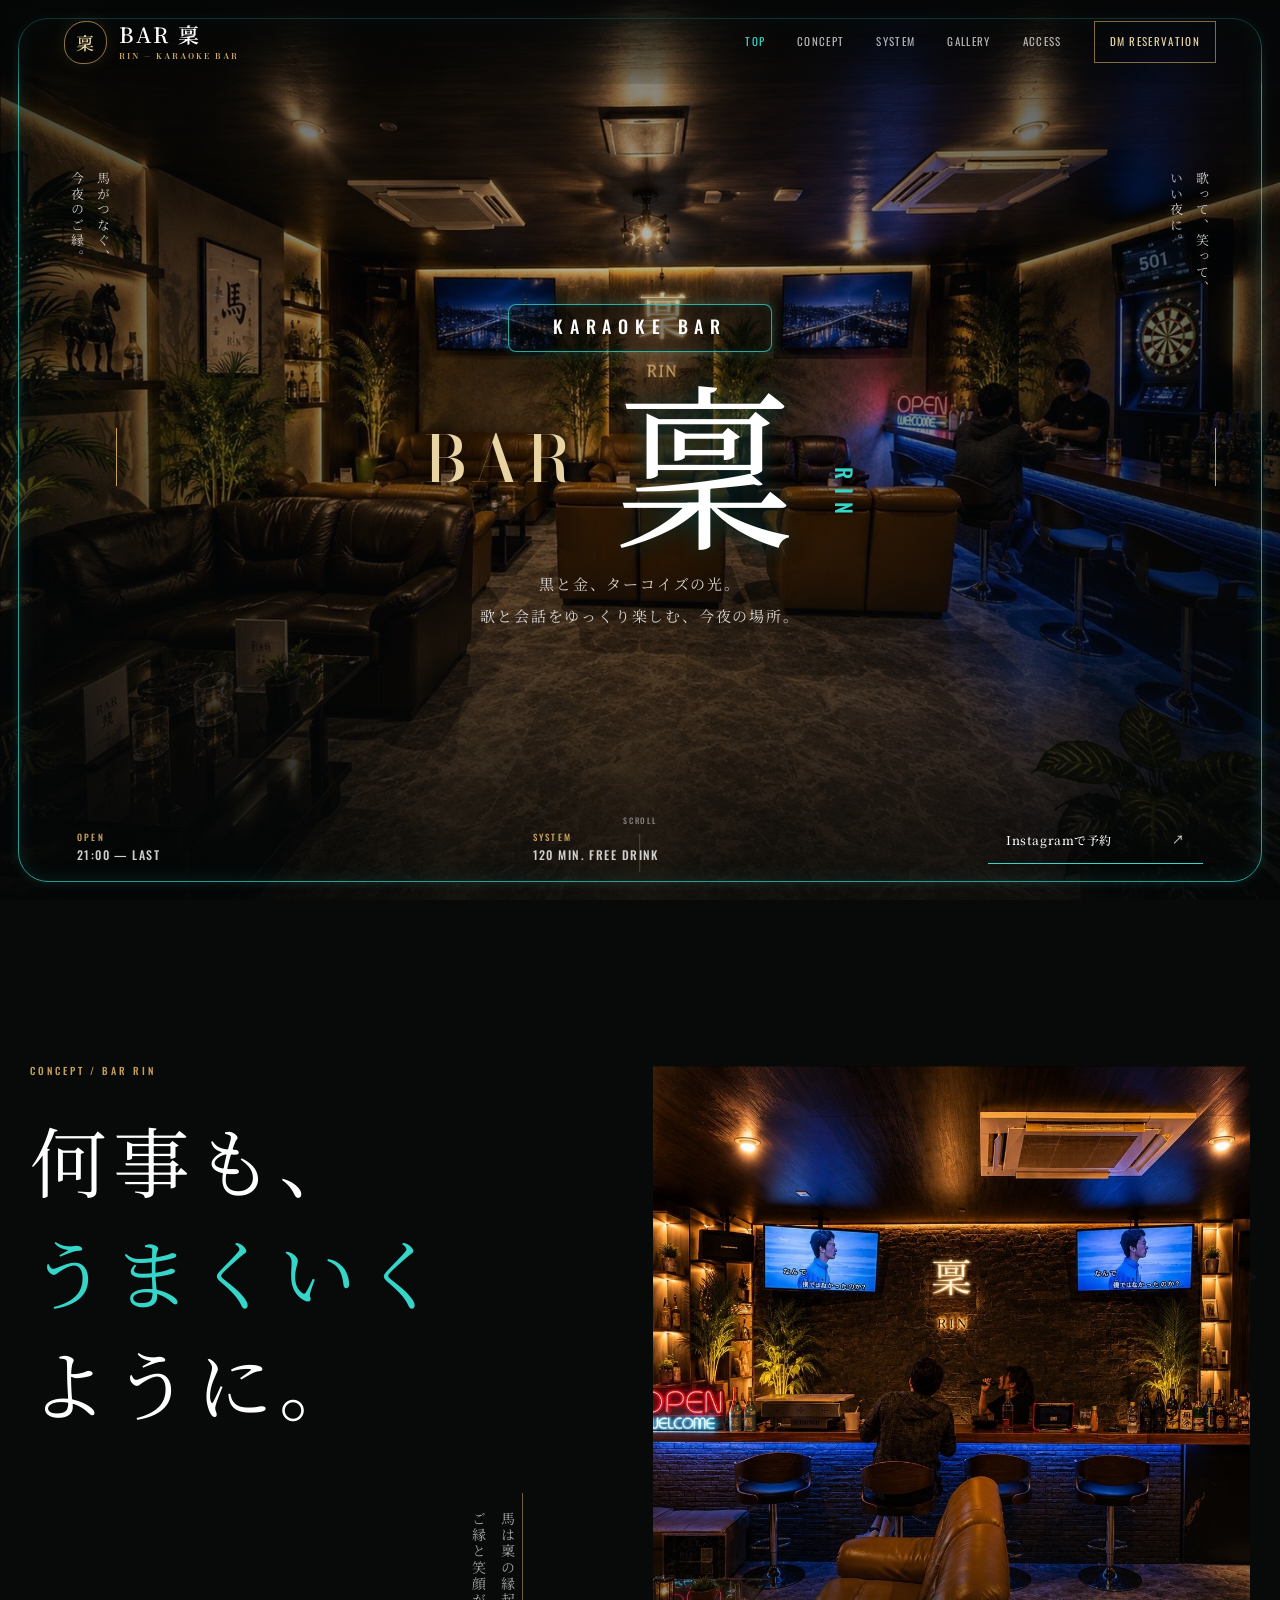
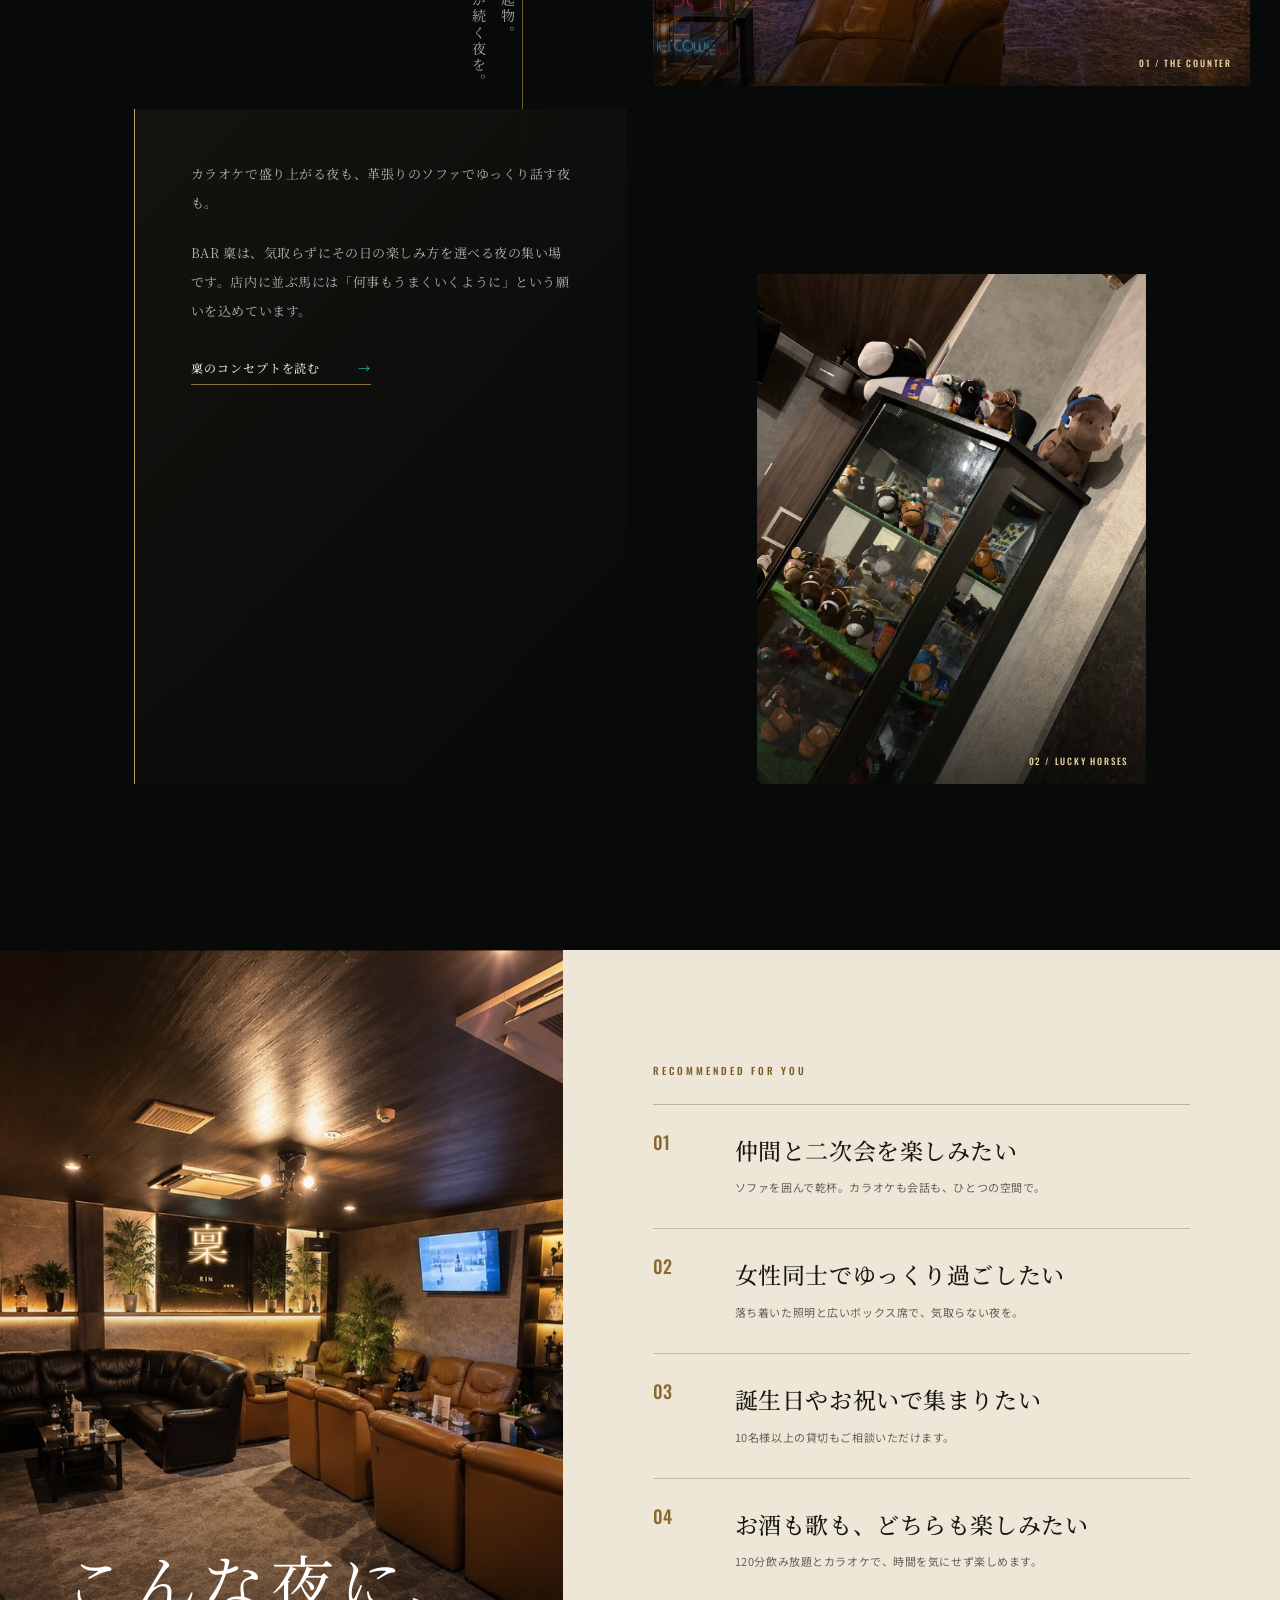
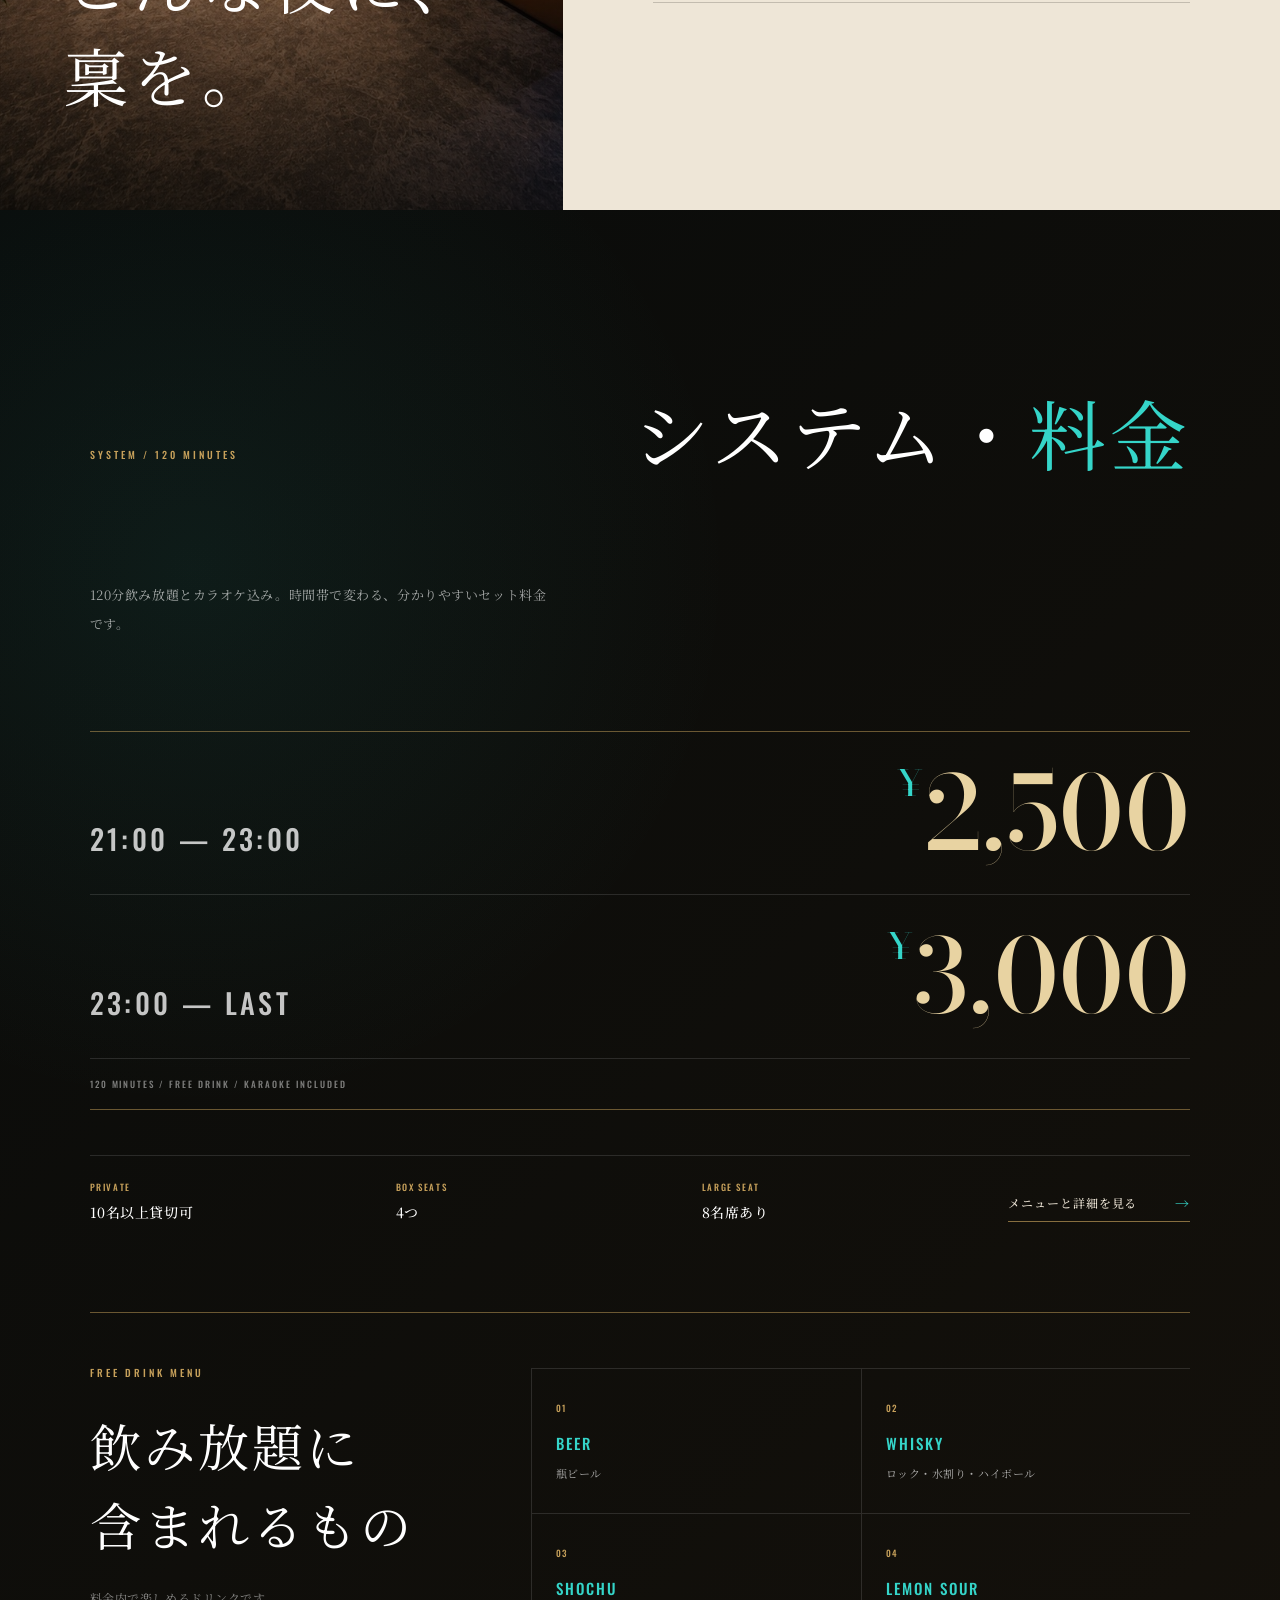
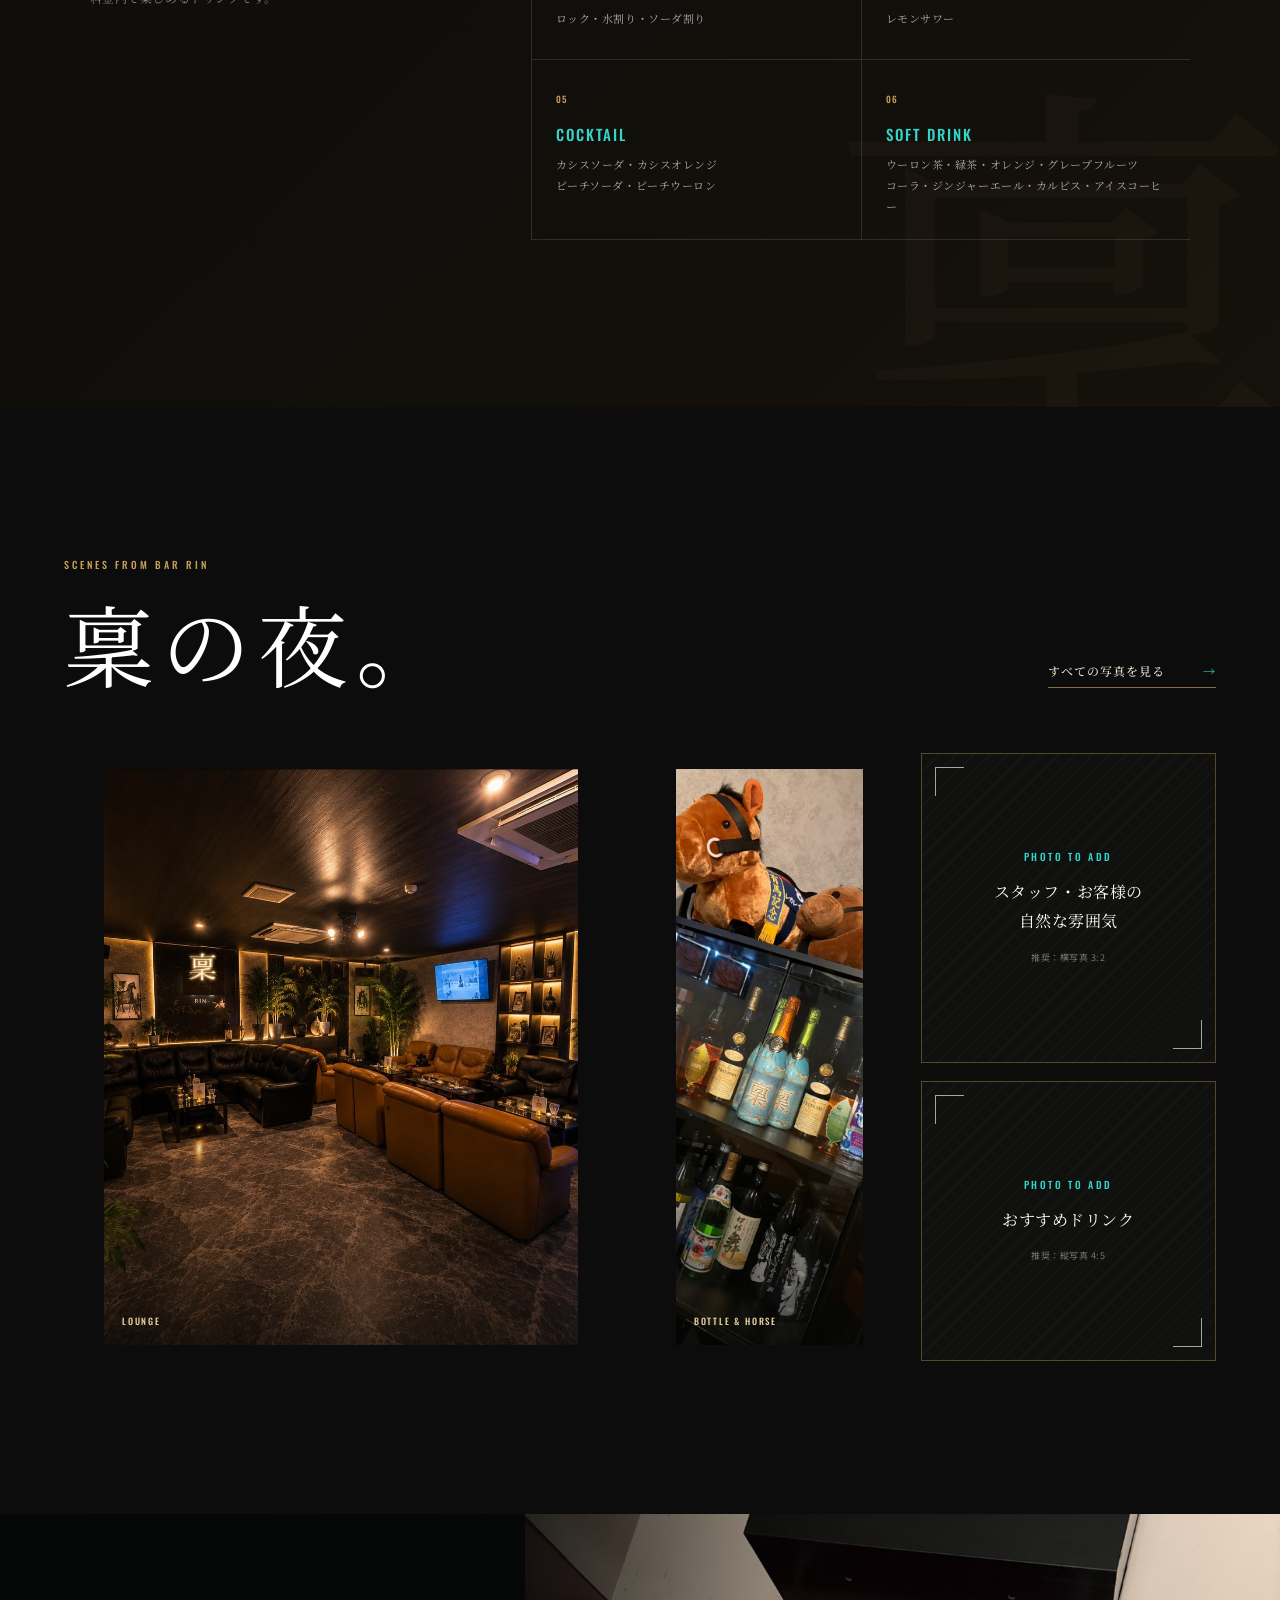
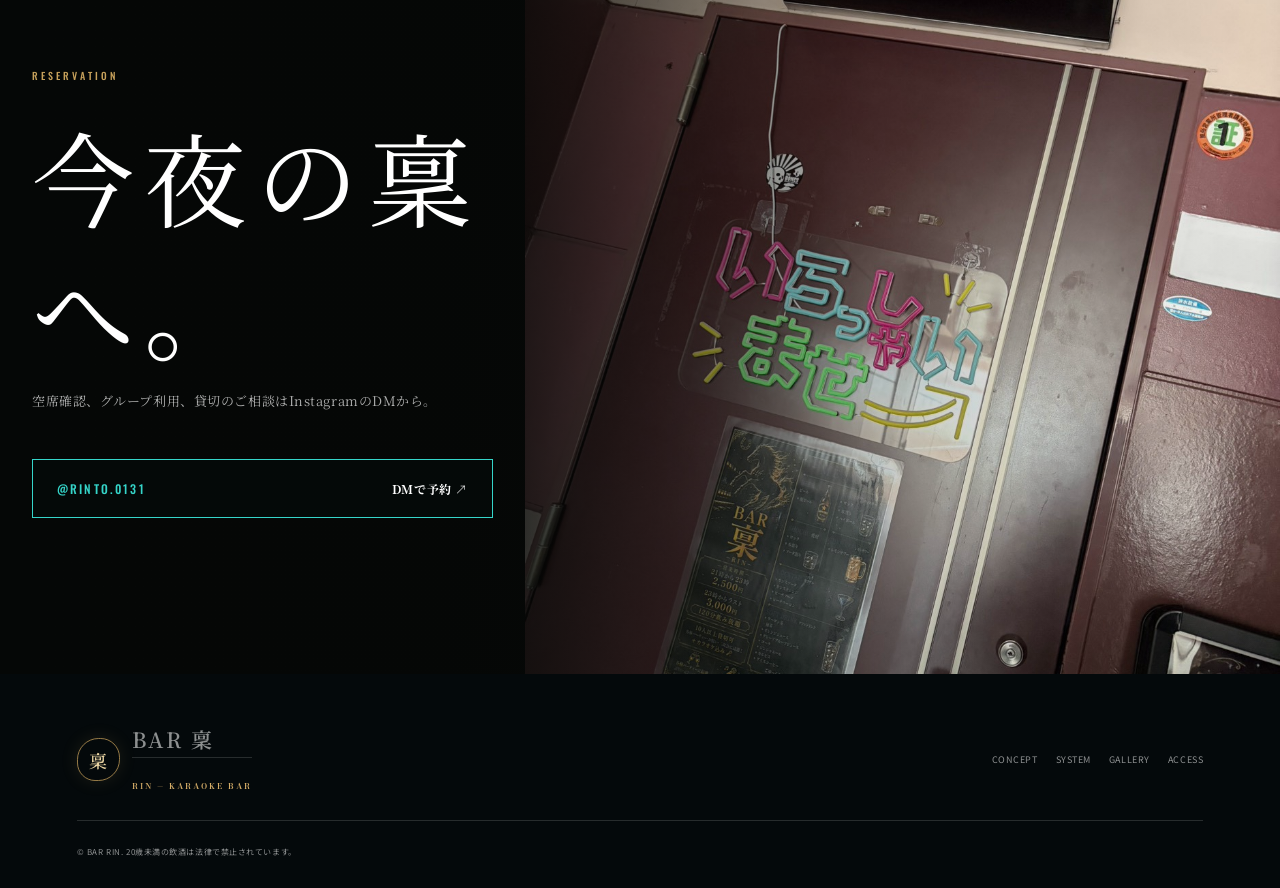
==== index.html @ 1e5fa531 "Publish BAR Rin website" ====
<!doctype html>
<html lang="ja">
<head>
  <meta charset="utf-8">
  <meta name="viewport" content="width=device-width,initial-scale=1">
  <meta name="description" content="カラオケバー BAR 稟。120分飲み放題・カラオケ、10名様以上の貸切もご相談いただけます。">
  <meta name="theme-color" content="#080a09">
  <title>BAR 稟｜カラオケバー</title>
  <link rel="preconnect" href="https://fonts.googleapis.com">
  <link rel="preconnect" href="https://fonts.gstatic.com" crossorigin>
  <link href="https://fonts.googleapis.com/css2?family=Bodoni+Moda:opsz,wght@6..96,500;6..96,600&family=Noto+Sans+JP:wght@400;500;600;700&family=Noto+Serif+JP:wght@400;500;600&family=Oswald:wght@400;500;600&display=swap" rel="stylesheet">
  <link rel="stylesheet" href="./site.css">
</head>
<body>
  <header class="site-header site-header--overlay">
    <a class="brand" href="./" aria-label="BAR 稟 トップページ"><span class="brand-mark" aria-hidden="true">稟</span><span class="brand-type"><strong>BAR 稟</strong><small>RIN — KARAOKE BAR</small></span></a>
    <button class="menu-button" type="button" aria-expanded="false" aria-controls="site-nav" data-menu-button><span></span><span></span><small>MENU</small></button>
    <nav class="site-nav" id="site-nav" aria-label="メインナビゲーション" data-site-nav><a href="./" aria-current="page">TOP</a><a href="./about/">CONCEPT</a><a href="./system/">SYSTEM</a><a href="./gallery/">GALLERY</a><a href="./access/">ACCESS</a><a class="nav-cta" href="https://www.instagram.com/rinto.0131/" target="_blank" rel="noopener noreferrer">DM RESERVATION</a></nav>
  </header>

  <main class="page-main page-main--home">
    <section class="rin-hero" aria-labelledby="hero-title">
      <img class="rin-hero__image" src="./assets/interior-main-rin.jpg" alt="革張りソファとカウンターが並ぶBAR 稟の店内">
      <div class="rin-hero__shade"></div>
      <div class="rin-hero__frame" aria-hidden="true"></div>
      <p class="rin-hero__vertical rin-hero__vertical--left">馬がつなぐ、<br>今夜のご縁。</p>
      <p class="rin-hero__vertical rin-hero__vertical--right">歌って、笑って、<br>いい夜に。</p>
      <div class="rin-hero__center">
        <p class="rin-hero__label">KARAOKE BAR</p>
        <h1 id="hero-title"><span>BAR</span><strong>稟</strong><small>RIN</small></h1>
        <p class="rin-hero__tagline">黒と金、ターコイズの光。<br>歌と会話をゆっくり楽しむ、今夜の場所。</p>
      </div>
      <div class="rin-hero__bottom">
        <p><span>OPEN</span><b>21:00 — LAST</b></p>
        <p><span>SYSTEM</span><b>120 MIN. FREE DRINK</b></p>
        <a href="https://www.instagram.com/rinto.0131/" target="_blank" rel="noopener noreferrer">Instagramで予約 <b>↗</b></a>
      </div>
      <a class="rin-scroll" href="#concept"><span>SCROLL</span><i></i></a>
    </section>

    <section class="rin-concept" id="concept">
      <div class="rin-concept__statement">
        <p class="section-kicker">CONCEPT / BAR RIN</p>
        <h2>何事も、<br><em>うまくいく</em><br>ように。</h2>
        <p class="vertical-note">馬は稟の縁起物。<br>ご縁と笑顔が続く夜を。</p>
      </div>
      <div class="rin-concept__visual story-image"><img src="./assets/interior-counter-rin.jpg" alt="カラオケカウンターと青い間接照明"><span>01 / THE COUNTER</span></div>
      <div class="rin-concept__copy story-copy">
        <p>カラオケで盛り上がる夜も、革張りのソファでゆっくり話す夜も。</p>
        <p>BAR 稟は、気取らずにその日の楽しみ方を選べる夜の集い場です。店内に並ぶ馬には「何事もうまくいくように」という願いを込めています。</p>
        <a class="text-link" href="./about/">稟のコンセプトを読む <b>→</b></a>
      </div>
      <div class="rin-concept__horse story-image"><img src="./assets/horse-collection.jpg" alt="BAR 稟に飾られた馬のコレクション"><span>02 / LUCKY HORSES</span></div>
    </section>

    <section class="rin-recommend">
      <div class="rin-recommend__photo story-image"><img src="./assets/interior-lounge-rin.jpg" alt="革張りのソファが並ぶラウンジ"><p>こんな夜に、<br>稟を。</p></div>
      <div class="rin-recommend__body">
        <p class="section-kicker">RECOMMENDED FOR YOU</p>
        <ol class="recommend-list">
          <li><span>01</span><div><h3>仲間と二次会を楽しみたい</h3><p>ソファを囲んで乾杯。カラオケも会話も、ひとつの空間で。</p></div></li>
          <li><span>02</span><div><h3>女性同士でゆっくり過ごしたい</h3><p>落ち着いた照明と広いボックス席で、気取らない夜を。</p></div></li>
          <li><span>03</span><div><h3>誕生日やお祝いで集まりたい</h3><p>10名様以上の貸切もご相談いただけます。</p></div></li>
          <li><span>04</span><div><h3>お酒も歌も、どちらも楽しみたい</h3><p>120分飲み放題とカラオケで、時間を気にせず楽しめます。</p></div></li>
        </ol>
      </div>
    </section>

    <section class="rin-system" id="system">
      <div class="rin-system__intro"><p class="section-kicker">SYSTEM / 120 MINUTES</p><h2>システム・<em>料金</em></h2><p>120分飲み放題とカラオケ込み。時間帯で変わる、分かりやすいセット料金です。</p></div>
      <div class="price-stage">
        <div class="price-stage__row"><span>21:00 — 23:00</span><strong><small>¥</small>2,500</strong></div>
        <div class="price-stage__row"><span>23:00 — LAST</span><strong><small>¥</small>3,000</strong></div>
        <p>120 MINUTES / FREE DRINK / KARAOKE INCLUDED</p>
      </div>
      <div class="rin-system__facts"><p><span>PRIVATE</span><b>10名以上貸切可</b></p><p><span>BOX SEATS</span><b>4つ</b></p><p><span>LARGE SEAT</span><b>8名席あり</b></p><a class="text-link" href="./system/">メニューと詳細を見る <b>→</b></a></div>
      <div class="rin-drinks" aria-labelledby="drinks-title">
        <div class="rin-drinks__heading"><p class="section-kicker">FREE DRINK MENU</p><h3 id="drinks-title">飲み放題に<br>含まれるもの</h3><p>料金内で楽しめるドリンクです。</p></div>
        <div class="rin-drinks__list">
          <article><span>01</span><h4>BEER</h4><p>瓶ビール</p></article>
          <article><span>02</span><h4>WHISKY</h4><p>ロック・水割り・ハイボール</p></article>
          <article><span>03</span><h4>SHOCHU</h4><p>ロック・水割り・ソーダ割り</p></article>
          <article><span>04</span><h4>LEMON SOUR</h4><p>レモンサワー</p></article>
          <article><span>05</span><h4>COCKTAIL</h4><p>カシスソーダ・カシスオレンジ<br>ピーチソーダ・ピーチウーロン</p></article>
          <article><span>06</span><h4>SOFT DRINK</h4><p>ウーロン茶・緑茶・オレンジ・グレープフルーツ<br>コーラ・ジンジャーエール・カルピス・アイスコーヒー</p></article>
        </div>
      </div>
    </section>

    <section class="rin-gallery-preview">
      <header><p class="section-kicker">SCENES FROM BAR RIN</p><h2>稟の夜。</h2><a class="text-link" href="./gallery/">すべての写真を見る <b>→</b></a></header>
      <div class="rin-gallery-preview__grid">
        <figure class="scene scene--wide story-image"><img src="./assets/interior-wide-rin.jpg" alt="BAR 稟の店内全景"><figcaption>LOUNGE</figcaption></figure>
        <figure class="scene scene--tall story-image"><img src="./assets/bottle-horse.jpg" alt="ボトルと馬のディスプレイ"><figcaption>BOTTLE &amp; HORSE</figcaption></figure>
        <figure class="photo-placeholder"><div><span>PHOTO TO ADD</span><strong>スタッフ・お客様の<br>自然な雰囲気</strong><small>推奨：横写真 3:2</small></div></figure>
        <figure class="photo-placeholder photo-placeholder--small"><div><span>PHOTO TO ADD</span><strong>おすすめドリンク</strong><small>推奨：縦写真 4:5</small></div></figure>
      </div>
    </section>

    <section class="rin-contact">
      <img src="./assets/entrance.jpg" alt="『いらっしゃいませ』の文字が飾られたBAR 稟の入口">
      <div class="rin-contact__shade"></div>
      <div class="rin-contact__content"><p class="section-kicker">RESERVATION</p><h2>今夜の稟へ。</h2><p>空席確認、グループ利用、貸切のご相談はInstagramのDMから。</p><a href="https://www.instagram.com/rinto.0131/" target="_blank" rel="noopener noreferrer"><span>@RINTO.0131</span><b>DMで予約 ↗</b></a></div>
    </section>
  </main>

  <footer class="site-footer"><a class="brand" href="./"><span class="brand-mark" aria-hidden="true">稟</span><span class="brand-type"><strong>BAR 稟</strong><small>RIN — KARAOKE BAR</small></span></a><nav class="footer-links" aria-label="フッターナビゲーション"><a href="./about/">CONCEPT</a><a href="./system/">SYSTEM</a><a href="./gallery/">GALLERY</a><a href="./access/">ACCESS</a></nav><small>© BAR RIN. 20歳未満の飲酒は法律で禁止されています。</small></footer>
  <script src="./site.js"></script>
</body>
</html>
---- site.css ----
@import url('https://fonts.googleapis.com/css2?family=Oswald:wght@400;500;600&display=swap');

:root {
  --ink: #071014;
  --ink-soft: #101c22;
  --paper: #f2eee5;
  --cyan: #43e1dc;
  --cyan-deep: #149f9b;
  --gold: #d5ad68;
  --white: #fff;
  --muted: #8b969b;
  --line: rgba(255,255,255,.14);
  --sans: "Noto Sans JP", sans-serif;
  --serif: "Noto Serif JP", serif;
  --display: "Noto Serif JP", serif;
  --latin: "Bodoni Moda", serif;
  --condensed: "Oswald", "Noto Sans JP", sans-serif;
}

* { box-sizing: border-box; }
html { scroll-behavior: smooth; overflow-x: clip; }
body { margin: 0; overflow-x: clip; background: var(--ink); color: var(--white); font-family: var(--sans); line-height: 1.8; letter-spacing: .035em; }
body::after { content: ""; position: fixed; z-index: 999; inset: 0; pointer-events: none; opacity: .22; background: repeating-linear-gradient(0deg,rgba(255,255,255,.035) 0,rgba(255,255,255,.035) 1px,transparent 1px,transparent 4px); mix-blend-mode: soft-light; }
body.menu-open { overflow: hidden; }
a { color: inherit; text-decoration: none; }
button { font: inherit; }

.site-header { position: fixed; z-index: 100; inset: 0 0 auto; height: 84px; display: flex; align-items: center; justify-content: space-between; padding: 0 clamp(20px,5vw,72px); background: linear-gradient(180deg,rgba(4,9,13,.96),rgba(7,16,20,.78)); backdrop-filter: blur(14px); border-bottom: 1px solid rgba(67,225,220,.22); }
.brand { display: flex; align-items: center; gap: 12px; }
.brand-mark { width: 43px; height: 43px; display: grid; place-items: center; border: 1px solid var(--cyan); border-radius: 50%; color: var(--cyan); font-size: 23px; box-shadow: 0 0 8px rgba(67,225,220,.45),0 0 25px rgba(67,225,220,.12); animation: logo-current 9s infinite; }
.brand-type strong { display: block; font: 600 21px/1 var(--serif); letter-spacing: .12em; }
.brand-type small { display: block; margin-top: 7px; color: var(--gold); font: 600 8px/1 var(--latin); letter-spacing: .25em; }
.site-nav { display: flex; align-items: center; gap: clamp(18px,2.5vw,34px); font-family: var(--condensed); font-size: 11px; letter-spacing: .12em; }
.site-nav a { color: rgba(255,255,255,.7); }
.site-nav a:hover,.site-nav a[aria-current="page"] { color: var(--cyan); }
.site-nav .nav-cta { padding: 10px 15px; border: 1px solid var(--cyan); color: var(--cyan); }
.menu-button { display: none; border: 0; background: none; color: #fff; }

.page-main { padding-top: 84px; }
.shell { width: min(1180px, calc(100% - 44px)); margin: 0 auto; }
.eyebrow { margin: 0 0 17px; color: var(--gold); font: 500 12px/1.4 var(--condensed); letter-spacing: .32em; }
.display-title { margin: 0; font: 500 clamp(42px,6.4vw,92px)/1.3 var(--display); letter-spacing: .055em; }
.display-title em { color: var(--cyan); font-style: normal; }
.section-title { margin: 0; font: 500 clamp(31px,4vw,54px)/1.5 var(--display); letter-spacing: .07em; }
.lead { color: rgba(255,255,255,.62); font: 500 13px/2.1 var(--serif); }
.section { padding: clamp(80px,10vw,145px) 0; }

.home-hero { min-height: calc(100svh - 84px); display: grid; grid-template-columns: .92fr 1.08fr; position: relative; overflow: hidden; padding: 18px; background: radial-gradient(circle at 72% 35%,rgba(35,25,91,.35),transparent 38%),#050b10; }
.home-hero::before { content: ""; position: absolute; z-index: 4; inset: 15px; border: 1px solid rgba(67,225,220,.88); border-radius: 28px; box-shadow: inset 0 0 16px rgba(67,225,220,.28),0 0 12px rgba(67,225,220,.3); pointer-events: none; animation: frame-current 8.5s infinite; }
.home-hero::after { content: "♞"; position: absolute; right: 17%; top: 50%; transform: translate(50%,-50%); color: rgba(255,255,255,.035); text-shadow: 0 0 30px rgba(67,225,220,.16); font: 34vw/1 serif; pointer-events: none; }
.hero-copy { align-self: center; padding: 95px clamp(28px,7vw,110px); position: relative; z-index: 5; }
.hero-copy>.eyebrow { display: inline-flex; padding: 14px 24px; margin-bottom: 30px; border: 1px solid rgba(67,225,220,.82); border-radius: 8px; color: #f3ffff; background: rgba(2,9,13,.48); box-shadow: 0 0 8px rgba(67,225,220,.35),inset 0 0 10px rgba(67,225,220,.12); text-shadow: 0 0 8px rgba(255,255,255,.7); animation: label-flicker 11s infinite; }
.hero-copy .lead { max-width: 610px; margin: 30px 0 36px; }
.hero-actions { display: flex; flex-wrap: wrap; gap: 12px; }
.button { min-height: 54px; min-width: 220px; display: inline-flex; align-items: center; justify-content: space-between; gap: 24px; padding: 12px 19px; border: 1px solid rgba(255,255,255,.3); border-radius: 4px; font-family: var(--condensed); font-size: 12px; font-weight: 500; letter-spacing: .08em; transition: .25s; }
.button:hover { transform: translateY(-2px); border-color: var(--cyan); box-shadow: 0 0 18px rgba(67,225,220,.12); }
.button-primary { background: var(--cyan); border-color: var(--cyan); color: var(--ink); box-shadow: 0 0 15px rgba(67,225,220,.28); }
.hero-vertical { position: absolute; right: 44px; top: 90px; z-index: 6; height: 300px; margin: 0; padding: 14px 10px; writing-mode: vertical-rl; border-inline: 1px solid rgba(67,225,220,.35); color: rgba(255,255,255,.72); font: 500 13px/1.8 var(--display); letter-spacing: .16em; text-shadow: 0 0 12px rgba(67,225,220,.3); }
.hero-vertical b { color: var(--cyan); font-weight: 500; }

.photo-slot { min-height: 320px; position: relative; display: grid; place-items: center; overflow: hidden; border: 1px solid rgba(67,225,220,.45); border-radius: 18px; color: var(--cyan); background: radial-gradient(circle at 50% 40%,rgba(45,34,103,.28),transparent 52%),linear-gradient(145deg,#0c151c,#050a0e); box-shadow: inset 0 0 28px rgba(67,225,220,.045); }
.photo-slot::before,.photo-slot::after { content: ""; position: absolute; inset: 18px; pointer-events: none; }
.photo-slot::before { border: 1px solid rgba(255,255,255,.09); border-radius: 10px; }
.photo-slot::after { background: repeating-linear-gradient(0deg,rgba(255,255,255,.025) 0,rgba(255,255,255,.025) 1px,transparent 1px,transparent 4px); animation: scan-drift 8s linear infinite; }
.slot-label { position: relative; z-index: 2; text-align: center; padding: 20px; }
.slot-label strong { display: inline-block; padding: 13px 18px; border: 1px solid rgba(67,225,220,.6); border-radius: 7px; font: 500 clamp(18px,2.4vw,31px)/1 var(--condensed); letter-spacing: .22em; text-shadow: 0 0 8px rgba(255,255,255,.55); box-shadow: 0 0 8px rgba(67,225,220,.25); }
.slot-label span { display: block; margin-top: 13px; color: rgba(255,255,255,.56); font-size: 10px; letter-spacing: .08em; }
.hero-photo-slot { min-height: 100%; z-index: 2; border: 0; border-radius: 0 25px 25px 0; background: radial-gradient(circle at 50% 35%,rgba(67,225,220,.11),transparent 24%),radial-gradient(circle at 50% 50%,rgba(52,35,106,.45),transparent 60%),#070d13; box-shadow: none; }

.photo-frame { min-height: 340px; margin: 0; position: relative; overflow: hidden; border: 1px solid rgba(67,225,220,.5); border-radius: 18px; background: #050a0e; box-shadow: 0 0 25px rgba(67,225,220,.08); }
.photo-frame::after { content: ""; position: absolute; inset: 0; pointer-events: none; background: linear-gradient(180deg,transparent 55%,rgba(3,8,10,.72)),repeating-linear-gradient(0deg,rgba(255,255,255,.018) 0,rgba(255,255,255,.018) 1px,transparent 1px,transparent 4px); }
.photo-frame img { width: 100%; height: 100%; min-height: inherit; display: block; object-fit: cover; transition: transform 1s cubic-bezier(.22,1,.36,1),filter .5s; }
.photo-frame:hover img { transform: scale(1.025); filter: saturate(1.06); }
.photo-frame figcaption { position: absolute; z-index: 2; right: 18px; bottom: 14px; color: var(--cyan); font: 500 10px/1 var(--condensed); letter-spacing: .22em; text-shadow: 0 0 8px rgba(67,225,220,.7); }
.photo-frame.portrait { min-height: 560px; }
.hero-photo-frame { min-height: 100%; z-index: 2; border: 0; border-radius: 0 25px 25px 0; }
.hero-photo-frame img { filter: brightness(.68) saturate(.86); }
.hero-photo-frame::before { content: ""; position: absolute; z-index: 1; inset: 0; background: linear-gradient(90deg,#050b10 0,rgba(5,11,16,.58) 18%,transparent 55%),linear-gradient(0deg,rgba(5,11,16,.42),transparent 45%); pointer-events: none; }

.insta-facts { border-block: 1px solid rgba(213,173,104,.3); background: linear-gradient(90deg,#071014,#102326 52%,#071014); }
.facts-row { min-height: 112px; display: grid; grid-template-columns: repeat(4,1fr) auto; align-items: stretch; }
.facts-row p { margin: 0; padding: 24px 20px; display: flex; flex-direction: column; justify-content: center; border-left: 1px solid rgba(255,255,255,.1); }
.facts-row p span { color: var(--cyan); font: 500 9px/1 var(--condensed); letter-spacing: .2em; }
.facts-row p strong { margin-top: 10px; font: 500 13px/1.5 var(--serif); }
.facts-row>a { min-width: 180px; display: flex; align-items: center; justify-content: center; gap: 16px; padding: 20px; border-inline: 1px solid rgba(67,225,220,.3); color: var(--cyan); font: 500 12px var(--condensed); letter-spacing: .12em; }

.paper { color: #fff; background: radial-gradient(circle at 85% 20%,rgba(67,225,220,.07),transparent 32%),linear-gradient(135deg,#0d1113,#15110c 58%,#090d0f); border-block: 1px solid rgba(213,173,104,.22); }
.paper .lead,.paper .copy-block p { color: rgba(255,255,255,.62); }
.paper .fill-item { border-color: rgba(213,173,104,.2)!important; }
.paper .fill-item:nth-child(even) { border-left-color: rgba(213,173,104,.2)!important; }
.paper .menu-box { border-color: rgba(213,173,104,.36); background: rgba(255,255,255,.025); }
.paper .menu-box p { color: rgba(255,255,255,.58); }
.page-map { display: grid; grid-template-columns: repeat(2,1fr); gap: 13px; margin-top: 55px; padding: 15px; border: 1px solid rgba(20,159,155,.48); border-radius: 25px; box-shadow: 0 0 25px rgba(20,159,155,.08); background: rgba(7,16,20,.045); }
.page-card { min-height: 245px; padding: 34px; position: relative; display: flex; flex-direction: column; justify-content: space-between; color: #fff; background: linear-gradient(145deg,#111b25,#0a1118); border: 1px solid rgba(67,225,220,.24); border-radius: 12px; transition: transform .3s,border-color .3s,box-shadow .3s; }
.page-card:hover { transform: translateY(-4px); border-color: rgba(67,225,220,.75); box-shadow: 0 0 20px rgba(67,225,220,.12); }
.page-card span { color: var(--cyan); font: 500 15px var(--condensed); letter-spacing: .2em; text-shadow: 0 0 8px rgba(67,225,220,.35); }
.page-card h3 { margin: 20px 0 8px; font: 500 25px var(--display); }
.page-card p { margin: 0; color: rgba(255,255,255,.55); font-size: 11px; }
.page-card b { align-self: flex-end; color: var(--gold); font-size: 18px; }

.quick-system { display: grid; grid-template-columns: .75fr 1.25fr; gap: clamp(40px,8vw,100px); align-items: center; }
.price-board { padding: clamp(25px,4vw,45px); border: 1px solid rgba(67,225,220,.62); border-radius: 18px; background: linear-gradient(145deg,rgba(18,26,47,.96),rgba(5,10,13,.98)); box-shadow: inset 0 0 20px rgba(67,225,220,.05),0 0 18px rgba(67,225,220,.09); }
.price-board header { display: flex; justify-content: space-between; padding-bottom: 18px; border-bottom: 1px solid rgba(213,173,104,.25); color: var(--cyan); font-size: 10px; }
.price-row { display: flex; justify-content: space-between; align-items: end; gap: 20px; padding: 22px 0; border-bottom: 1px solid rgba(255,255,255,.1); }
.price-row b { font: 500 18px var(--latin); }
.price-row strong { color: var(--gold); font: 600 clamp(36px,4vw,53px)/1 var(--latin); }
.price-row small { color: #fff; font: 500 11px var(--sans); }

.fill-sheet { display: grid; grid-template-columns: repeat(2,minmax(0,1fr)); margin-top: 45px; border-top: 1px solid rgba(255,255,255,.14); }
.fill-item { padding: 22px 0; border-bottom: 1px solid rgba(255,255,255,.14); }
.fill-item:nth-child(odd) { padding-right: 30px; }
.fill-item:nth-child(even) { padding-left: 30px; border-left: 1px solid rgba(255,255,255,.14); }
.fill-item dt { color: var(--cyan); font-size: 9px; letter-spacing: .18em; }
.fill-item dd { margin: 8px 0 0; font: 500 15px var(--serif); }
.blank { display: inline-block; min-width: 170px; padding: 1px 6px 3px; color: var(--gold); border-bottom: 1px dashed var(--gold); font-family: var(--sans); }
.placeholder-note { display: inline-block; margin-top: 10px; padding: 4px 8px; border: 1px solid rgba(213,173,104,.35); color: #9a8258; font-size: 8px; letter-spacing: .08em; }

.sub-hero { position: relative; padding: clamp(115px,12vw,165px) 0 95px; border-bottom: 1px solid var(--line); background: radial-gradient(circle at 78% 30%,rgba(48,32,108,.42),transparent 36%),var(--ink); overflow: hidden; }
.sub-hero::before { content: ""; position: absolute; inset: 18px; border: 1px solid rgba(67,225,220,.72); border-radius: 25px; box-shadow: inset 0 0 15px rgba(67,225,220,.2),0 0 10px rgba(67,225,220,.18); pointer-events: none; animation: frame-current 8.5s infinite; }
.sub-hero::after { content: "RIN"; position: absolute; right: 3vw; bottom: -3vw; color: rgba(255,255,255,.025); font: 600 23vw/1 var(--latin); pointer-events: none; }
.sub-hero .shell { position: relative; z-index: 2; }
.breadcrumb { margin: 0 0 35px; color: rgba(255,255,255,.45); font-size: 9px; letter-spacing: .18em; }
.breadcrumb a { color: var(--cyan); }
.sub-hero p:last-child { max-width: 650px; margin-top: 28px; }
.content-grid { display: grid; grid-template-columns: 1fr 1fr; gap: clamp(35px,7vw,90px); align-items: start; }
.copy-block h2 { margin: 0 0 25px; font: 600 clamp(30px,4vw,52px)/1.5 var(--display); }
.copy-block p { color: rgba(255,255,255,.62); font: 500 13px/2.2 var(--serif); }
.vertical-copy { height: 340px; margin: 0 auto; padding: 20px; writing-mode: vertical-rl; border-inline: 1px solid rgba(20,159,155,.4); font: 500 17px/2 var(--display); letter-spacing: .14em; }
.vertical-copy.compact { height: 280px; margin: 36px 0 0 auto; color: rgba(255,255,255,.78); }

.recommend-grid { display: grid; grid-template-columns: repeat(2,1fr); gap: 13px; margin-top: 48px; }
.recommend-grid { padding: 14px; border: 1px solid rgba(67,225,220,.42); border-radius: 22px; background: rgba(8,18,25,.04); }
.recommend-card { min-height: 175px; display: grid; grid-template-columns: 52px 1fr; gap: 18px; padding: 30px; background: linear-gradient(145deg,#121b2a,#0a1219); border: 1px solid rgba(67,225,220,.22); border-radius: 10px; }
.recommend-card>span { color: var(--cyan); font: 500 31px/1 var(--condensed); text-shadow: 0 0 8px rgba(67,225,220,.45); }
.recommend-card h3 { margin: 0 0 10px; font: 500 17px var(--display); }
.recommend-card p { margin: 0; color: rgba(255,255,255,.55); font-size: 11px; }

.photo-grid { display: grid; grid-template-columns: repeat(2,1fr); gap: 15px; }
.photo-grid .photo-slot:first-child { grid-column: 1/-1; min-height: 480px; }
.photo-grid .photo-slot { min-height: 330px; }
.real-gallery .photo-frame:first-child { grid-column: 1/-1; min-height: 560px; }
.real-gallery .photo-frame { min-height: 410px; }
.real-gallery .photo-frame.portrait { min-height: 650px; }

.official-note { margin-top: 30px; padding: 20px 22px; display: grid; gap: 7px; border: 1px solid rgba(67,225,220,.46); border-radius: 10px; background: rgba(67,225,220,.045); box-shadow: inset 0 0 14px rgba(67,225,220,.04); }
.official-note span { color: var(--cyan); font: 500 9px/1 var(--condensed); letter-spacing: .22em; }
.official-note strong { color: #fff; font: 500 18px var(--display); }
.official-note small { color: rgba(255,255,255,.55); }

.menu-list { display: grid; grid-template-columns: repeat(2,1fr); gap: 14px; margin-top: 40px; }
.menu-box { padding: 28px; border: 1px solid rgba(213,173,104,.35); background: rgba(255,255,255,.025); }
.menu-box h3 { margin: 0 0 13px; color: var(--cyan); font: 600 17px var(--display); }
.menu-box p { margin: 0; color: rgba(255,255,255,.55); font-size: 11px; }

.site-footer { padding: 55px clamp(22px,6vw,80px) 28px; background: #04090b; display: grid; grid-template-columns: 1fr auto; gap: 30px; align-items: center; color: rgba(255,255,255,.55); }
.site-footer small { grid-column: 1/-1; padding-top: 24px; border-top: 1px solid var(--line); font-size: 8px; }
.footer-links { display: flex; flex-wrap: wrap; gap: 18px; font-size: 9px; }

.reveal-target { opacity: 0; transform: translateY(24px); transition: opacity .75s ease,transform .75s cubic-bezier(.22,1,.36,1); }
.reveal-target.is-visible { opacity: 1; transform: none; }

@keyframes frame-current {
  0%, 28%, 30%, 31%, 72%, 74%, 100% { opacity: 1; filter: brightness(1); }
  29%, 30.5%, 73% { opacity: .48; filter: brightness(.65); }
}
@keyframes label-flicker {
  0%, 52%, 54%, 55%, 84%, 86%, 100% { opacity: 1; }
  53%, 54.5%, 85% { opacity: .55; }
}
@keyframes logo-current {
  0%, 61%, 63%, 64%, 100% { opacity: 1; }
  62%, 63.5% { opacity: .45; }
}
@keyframes scan-drift { from { transform: translateY(0); } to { transform: translateY(8px); } }

@media (max-width: 820px) {
  .site-header { height: 70px; padding: 0 18px; backdrop-filter: none; }
  .page-main { padding-top: 70px; }
  .brand-mark { width: 37px; height: 37px; font-size: 19px; }
  .brand-type strong { font-size: 17px; }
  .menu-button { z-index: 2; width: 52px; height: 52px; display: grid; place-content: center; gap: 5px; padding: 7px; border: 1px solid rgba(255,255,255,.55); border-radius: 50%; }
  .menu-button span { width: 26px; height: 1px; background: currentColor; }
  .menu-button small { font-size: 6px; letter-spacing: .18em; }
  .site-nav { position: fixed; inset: auto; top: 0; left: 0; width: 100vw; height: 100dvh; overflow-y: auto; flex-direction: column; justify-content: center; align-items: flex-start; gap: 24px; padding: 90px 20vw 45px; background: rgba(7,16,20,.985); font: 500 18px var(--serif); transform: translateX(100%); transition: transform .3s; }
  .site-nav.open { transform: none; }
  .home-hero { grid-template-columns: 1fr; padding: 9px; }
  .home-hero::before { inset: 8px; border-radius: 20px; }
  .home-hero::after { right: -5%; top: 34%; font-size: 88vw; }
  .hero-copy { padding: 85px 68px 60px 22px; }
  .hero-copy>.eyebrow { padding: 11px 14px; font-size: 9px; letter-spacing: .24em; }
  .hero-copy .lead { font-size: 11px; }
  .hero-vertical { top: 55px; right: 10px; height: 230px; padding: 10px 7px; font-size: 10px; }
  .hero-photo-slot { min-height: 440px; border: 0; border-radius: 0 0 18px 18px; }
  .hero-photo-frame { min-height: 430px; border-radius: 0 0 18px 18px; }
  .facts-row { grid-template-columns: repeat(2,1fr); }
  .facts-row>a { grid-column: 1/-1; min-height: 68px; border-top: 1px solid rgba(67,225,220,.3); }
  .sub-hero::before { inset: 8px; border-radius: 18px; }
  .button { width: 100%; min-width: 0; }
  .page-map,.quick-system,.content-grid,.recommend-grid,.photo-grid,.menu-list { grid-template-columns: 1fr; }
  .page-card { min-height: 210px; }
  .photo-grid .photo-slot:first-child { grid-column: auto; min-height: 360px; }
  .photo-grid .photo-slot { min-height: 300px; }
  .real-gallery .photo-frame:first-child { grid-column: auto; min-height: 330px; }
  .real-gallery .photo-frame,.real-gallery .photo-frame.portrait,.photo-frame.portrait { min-height: 420px; }
  .fill-sheet { grid-template-columns: 1fr; }
  .fill-item:nth-child(odd),.fill-item:nth-child(even) { padding: 18px 0; border-left: 0; }
  .recommend-card { min-height: 0; grid-template-columns: 43px 1fr; padding: 23px 19px; }
  .site-footer { grid-template-columns: 1fr; }
  .site-footer small { grid-column: auto; }
}

@media (prefers-reduced-motion: reduce) { html { scroll-behavior: auto; } * { transition: none!important; animation: none!important; } .reveal-target { opacity: 1; transform: none; } }

/* BAR RIN editorial redesign */
:root { --rin-black:#080a09; --rin-black-2:#10100d; --rin-gold:#c7a15b; --rin-gold-pale:#e8d3a2; --rin-teal:#35d5c9; --rin-cream:#eee6d7; }
body { background:var(--rin-black); }
body::after { opacity:.1; mix-blend-mode:overlay; }
.page-main--home { padding-top:0; }
.site-header--overlay { background:linear-gradient(180deg,rgba(4,6,6,.88),rgba(4,6,6,.12)); border:0; backdrop-filter:none; }
.brand-mark { border-color:rgba(199,161,91,.75); border-radius:50% 45% 50% 42%; color:var(--rin-gold-pale); font:500 18px/1 var(--serif); box-shadow:0 0 18px rgba(199,161,91,.12); animation:none; }
.site-nav .nav-cta { color:var(--rin-gold-pale); border-color:rgba(199,161,91,.65); }
.site-nav a:hover,.site-nav a[aria-current="page"] { color:var(--rin-teal); }

.rin-hero { min-height:100svh; position:relative; display:grid; place-items:center; overflow:hidden; isolation:isolate; background:#070908; }
.rin-hero__image { position:absolute; z-index:-4; inset:0; width:100%; height:100%; object-fit:cover; object-position:center; animation:rin-breathe 18s ease-in-out infinite alternate; }
.rin-hero__shade { position:absolute; z-index:-3; inset:0; background:linear-gradient(180deg,rgba(5,7,7,.28),rgba(5,7,7,.12) 38%,rgba(5,7,7,.78)),radial-gradient(circle at 50% 42%,rgba(2,5,6,.05),rgba(2,5,6,.64) 82%); }
.rin-hero__frame { position:absolute; z-index:2; inset:18px; border:1px solid rgba(53,213,201,.72); border-radius:30px; box-shadow:inset 0 0 20px rgba(53,213,201,.12),0 0 12px rgba(53,213,201,.14); pointer-events:none; animation:rin-current 12s infinite; }
.rin-hero__center { position:relative; z-index:3; width:min(720px,70vw); text-align:center; padding-top:4vh; }
.rin-hero__label { width:max-content; margin:0 auto 34px; padding:13px 44px 15px; border:1px solid rgba(53,213,201,.78); border-radius:8px; color:#fff; background:rgba(4,8,8,.38); box-shadow:0 0 13px rgba(53,213,201,.22),inset 0 0 10px rgba(53,213,201,.08); font:500 clamp(13px,1.4vw,19px)/1 var(--condensed); letter-spacing:.38em; }
.rin-hero h1 { margin:0; display:flex; align-items:center; justify-content:center; gap:clamp(18px,3vw,42px); text-shadow:0 4px 24px rgba(0,0,0,.7); }
.rin-hero h1 span { color:var(--rin-gold-pale); font:500 clamp(38px,5vw,72px)/1 var(--latin); letter-spacing:.1em; }
.rin-hero h1 strong { color:#fff; font:400 clamp(100px,14vw,205px)/.82 var(--serif); text-shadow:0 0 22px rgba(53,213,201,.28),0 4px 24px #000; }
.rin-hero h1 small { align-self:flex-end; margin-bottom:10px; color:var(--rin-teal); font:500 clamp(14px,1.7vw,23px)/1 var(--condensed); letter-spacing:.4em; writing-mode:vertical-rl; }
.rin-hero__tagline { margin:35px auto 0; color:rgba(255,255,255,.82); font:400 clamp(12px,1.2vw,15px)/2.15 var(--serif); letter-spacing:.12em; }
.rin-hero__vertical { position:absolute; z-index:3; top:19%; height:330px; margin:0; writing-mode:vertical-rl; color:rgba(255,255,255,.78); font:400 13px/2 var(--serif); letter-spacing:.2em; }
.rin-hero__vertical::before { content:""; display:block; height:58px; margin-inline:auto 15px; border-right:1px solid var(--rin-gold); }
.rin-hero__vertical--left { left:clamp(38px,5vw,82px); }
.rin-hero__vertical--right { right:clamp(38px,5vw,82px); }
.rin-hero__vertical--right::first-line { color:var(--rin-teal); }
.rin-hero__bottom { position:absolute; z-index:3; inset:auto clamp(42px,6vw,90px) 36px; display:grid; grid-template-columns:1fr 1fr auto; align-items:end; gap:35px; }
.rin-hero__bottom p { margin:0; display:grid; gap:5px; }
.rin-hero__bottom span { color:var(--rin-gold); font:500 9px/1 var(--condensed); letter-spacing:.25em; }
.rin-hero__bottom b { color:rgba(255,255,255,.8); font:500 12px/1.4 var(--condensed); letter-spacing:.12em; }
.rin-hero__bottom>a { min-width:215px; display:flex; justify-content:space-between; padding:15px 18px; border-bottom:1px solid var(--rin-teal); color:#fff; font:500 12px var(--serif); }
.rin-scroll { position:absolute; z-index:3; left:50%; bottom:28px; display:grid; justify-items:center; gap:8px; color:rgba(255,255,255,.45); font:500 8px var(--condensed); letter-spacing:.22em; transform:translateX(-50%); }
.rin-scroll i { width:1px; height:38px; position:relative; overflow:hidden; background:rgba(255,255,255,.2); }
.rin-scroll i::after { content:""; position:absolute; inset:-100% 0 auto; height:100%; background:var(--rin-teal); animation:scroll-line 2.2s ease-in-out infinite; }

.section-kicker { margin:0 0 28px; color:var(--rin-gold); font:500 10px/1 var(--condensed); letter-spacing:.3em; }
.text-link { width:max-content; display:flex; align-items:center; gap:38px; margin-top:34px; padding-bottom:8px; border-bottom:1px solid rgba(199,161,91,.65); color:var(--rin-cream); font:500 12px var(--serif); letter-spacing:.08em; }
.text-link b { color:var(--rin-teal); }

.rin-concept { width:min(1320px,calc(100% - 60px)); margin:0 auto; padding:clamp(110px,13vw,190px) 0; display:grid; grid-template-columns:repeat(12,1fr); gap:clamp(18px,2vw,32px); position:relative; }
.rin-concept::before { content:"馬"; position:absolute; right:-2vw; top:8%; color:rgba(199,161,91,.035); font:400 clamp(180px,30vw,470px)/1 var(--serif); pointer-events:none; }
.rin-concept__statement { grid-column:1/6; position:relative; z-index:2; }
.rin-concept__statement h2 { margin:0; font:400 clamp(42px,6vw,84px)/1.45 var(--serif); letter-spacing:.08em; }
.rin-concept__statement h2 em { color:var(--rin-teal); font-style:normal; }
.vertical-note { height:285px; margin:55px 0 0 auto; padding-inline:18px; writing-mode:vertical-rl; border-right:1px solid rgba(199,161,91,.55); color:rgba(255,255,255,.64); font:400 14px/2.1 var(--serif); letter-spacing:.16em; }
.rin-concept__visual { grid-column:7/13; min-height:620px; align-self:start; }
.rin-concept__copy { grid-column:2/7; margin-top:-95px; padding:50px 56px; position:relative; z-index:3; background:linear-gradient(135deg,rgba(20,19,15,.96),rgba(7,10,9,.98)); border-left:1px solid var(--rin-gold); }
.rin-concept__copy p { margin:0 0 20px; color:rgba(255,255,255,.68); font:400 13px/2.25 var(--serif); }
.rin-concept__horse { grid-column:8/12; min-height:510px; margin-top:70px; }
.story-image { position:relative; overflow:hidden; background:#0b0c0b; }
.story-image img { width:100%; height:100%; position:absolute; inset:0; object-fit:cover; transition:transform 1.4s cubic-bezier(.22,1,.36,1),filter .5s; }
.story-image:hover img { transform:scale(1.025); }
.story-image>span,.story-image figcaption { position:absolute; z-index:2; inset:auto 18px 16px auto; color:var(--rin-gold-pale); font:500 9px var(--condensed); letter-spacing:.2em; }
.story-image::after { content:""; position:absolute; inset:0; background:linear-gradient(180deg,transparent 58%,rgba(4,6,5,.7)); pointer-events:none; }

.rin-recommend { display:grid; grid-template-columns:minmax(0,.88fr) minmax(0,1.12fr); background:var(--rin-cream); color:#171712; }
.rin-recommend__photo { min-height:860px; }
.rin-recommend__photo::after { background:linear-gradient(180deg,transparent 38%,rgba(3,5,4,.76)); }
.rin-recommend__photo p { position:absolute; z-index:2; left:clamp(28px,5vw,76px); bottom:clamp(45px,7vw,105px); margin:0; color:#fff; font:400 clamp(40px,5vw,75px)/1.45 var(--serif); letter-spacing:.08em; }
.rin-recommend__body { padding:clamp(75px,9vw,135px) clamp(35px,7vw,110px); position:relative; overflow:hidden; }
.rin-recommend__body>.section-kicker,.rin-recommend__body>.recommend-list { position:relative; z-index:2; }
.rin-recommend__body .section-kicker { color:#7b5c24; }
.recommend-list { margin:0; padding:0; list-style:none; border-top:1px solid rgba(23,23,18,.25); }
.recommend-list li { display:grid; grid-template-columns:54px 1fr; gap:28px; padding:28px 0 30px; border-bottom:1px solid rgba(23,23,18,.2); }
.recommend-list>li>span { color:#8b692d; font:500 18px/1 var(--condensed); }
.recommend-list h3 { margin:0 0 8px; font:500 clamp(17px,1.8vw,23px)/1.6 var(--serif); }
.recommend-list p { margin:0; color:#626057; font-size:11px; line-height:1.9; }

.rin-system { padding:clamp(105px,13vw,180px) max(30px,7vw); position:relative; overflow:hidden; background:radial-gradient(circle at 15% 20%,rgba(53,213,201,.08),transparent 30%),linear-gradient(135deg,#090b0a,#15110b); }
.rin-system::after { content:"稟"; position:absolute; right:-2vw; bottom:-10vw; color:rgba(199,161,91,.035); font:400 38vw/1 var(--serif); }
.rin-system__intro,.price-stage,.rin-system__facts,.rin-drinks { width:min(1120px,100%); margin-inline:auto; position:relative; z-index:2; }
.rin-system__intro { display:grid; grid-template-columns:1.15fr .85fr; gap:80px; align-items:end; }
.rin-system__intro h2 { margin:0; white-space:nowrap; font:400 clamp(40px,6vw,80px)/1.45 var(--serif); letter-spacing:.05em; }
.rin-system__intro h2 em { color:var(--rin-teal); font-style:normal; }
.rin-system__intro>p:last-child { color:rgba(255,255,255,.62); font:400 13px/2.2 var(--serif); }
.price-stage { margin-top:80px; border-block:1px solid rgba(199,161,91,.5); }
.price-stage__row { display:grid; grid-template-columns:1fr auto; align-items:end; padding:35px 0; border-bottom:1px solid rgba(255,255,255,.12); }
.price-stage__row span { color:rgba(255,255,255,.76); font:500 clamp(18px,2.2vw,29px) var(--condensed); letter-spacing:.12em; }
.price-stage__row strong { color:var(--rin-gold-pale); font:500 clamp(52px,8vw,112px)/.9 var(--latin); }
.price-stage__row small { color:var(--rin-teal); font-size:.35em; vertical-align:top; }
.price-stage>p { margin:0; padding:18px 0; color:rgba(255,255,255,.46); font:500 9px var(--condensed); letter-spacing:.22em; }
.rin-system__facts { margin-top:45px; display:grid; grid-template-columns:repeat(3,1fr) auto; border-top:1px solid rgba(255,255,255,.12); }
.rin-system__facts p { margin:0; padding:24px 24px 0 0; display:grid; gap:8px; }
.rin-system__facts span { color:var(--rin-gold); font:500 9px var(--condensed); letter-spacing:.18em; }
.rin-system__facts b { font:500 14px var(--serif); }
.rin-system__facts .text-link { align-self:end; }
.rin-drinks { margin-top:90px; padding-top:55px; display:grid; grid-template-columns:.72fr 1.28fr; gap:70px; border-top:1px solid rgba(199,161,91,.5); }
.rin-drinks__heading h3 { margin:0; font:400 clamp(31px,4vw,52px)/1.55 var(--serif); letter-spacing:.06em; }
.rin-drinks__heading>p:last-child { margin-top:22px; color:rgba(255,255,255,.5); font:400 12px/2 var(--serif); }
.rin-drinks__list { display:grid; grid-template-columns:repeat(2,1fr); }
.rin-drinks__list article { min-height:146px; padding:22px 24px; border-left:1px solid rgba(255,255,255,.12); border-bottom:1px solid rgba(255,255,255,.12); }
.rin-drinks__list article:nth-child(-n+2) { border-top:1px solid rgba(255,255,255,.12); }
.rin-drinks__list span { color:var(--rin-gold); font:500 9px var(--condensed); letter-spacing:.2em; }
.rin-drinks__list h4 { margin:13px 0 9px; color:var(--rin-teal); font:500 15px var(--condensed); letter-spacing:.14em; }
.rin-drinks__list p { margin:0; color:rgba(255,255,255,.66); font:400 11px/1.9 var(--serif); }

.rin-gallery-preview { padding:clamp(100px,12vw,170px) max(30px,5vw); background:#0b0c0b; }
.rin-gallery-preview>header { width:min(1220px,100%); margin:0 auto 65px; display:grid; grid-template-columns:1fr auto; align-items:end; }
.rin-gallery-preview>header .section-kicker { grid-column:1/-1; }
.rin-gallery-preview h2 { margin:0; font:400 clamp(48px,7vw,92px)/1 var(--serif); letter-spacing:.08em; }
.rin-gallery-preview>header .text-link { margin:0; }
.rin-gallery-preview__grid { width:min(1320px,100%); margin:auto; display:grid; grid-template-columns:1.35fr .65fr .72fr; grid-template-rows:310px 280px; gap:18px; }
.scene--wide { grid-row:1/-1; }
.scene--tall { grid-row:1/-1; }
.scene figcaption { inset:auto auto 17px 18px; }
.photo-placeholder { margin:0; min-height:230px; display:grid; place-items:center; position:relative; border:1px solid rgba(199,161,91,.38); background:repeating-linear-gradient(135deg,rgba(199,161,91,.025) 0,rgba(199,161,91,.025) 2px,transparent 2px,transparent 12px),#10110f; }
.photo-placeholder::before,.photo-placeholder::after { content:""; position:absolute; width:28px; height:28px; border-color:var(--rin-gold); opacity:.62; }
.photo-placeholder::before { left:13px; top:13px; border-left:1px solid;border-top:1px solid; }
.photo-placeholder::after { right:13px; bottom:13px; border-right:1px solid;border-bottom:1px solid; }
.photo-placeholder div { display:grid; justify-items:center; gap:14px; padding:28px; text-align:center; }
.photo-placeholder span { color:var(--rin-teal); font:500 10px var(--condensed); letter-spacing:.26em; }
.photo-placeholder strong { font:400 16px/1.8 var(--serif); }
.photo-placeholder small { color:rgba(255,255,255,.42); font-size:9px; }

.rin-contact { min-height:760px; position:relative; display:grid; grid-template-columns:minmax(360px,.82fr) minmax(520px,1.18fr); overflow:hidden; background:#080907; }
.rin-contact>img { grid-column:2; grid-row:1; width:100%; height:760px; object-fit:cover; object-position:center 50%; filter:saturate(.84); background:#080706; }
.rin-contact__shade { position:absolute; inset:0; z-index:1; pointer-events:none; background:linear-gradient(90deg,#050706 0%,rgba(5,7,6,.96) 35%,rgba(5,7,6,.22) 68%,rgba(5,7,6,0) 100%); }
.rin-contact__content { grid-column:1; grid-row:1; width:min(560px,calc(100% - 64px)); margin:auto; position:relative; z-index:2; text-align:left; }
.rin-contact__content h2 { margin:0; font:400 clamp(52px,8vw,108px)/1.3 var(--serif); letter-spacing:.1em; }
.rin-contact__content>p:not(.section-kicker) { color:rgba(255,255,255,.68); font:400 13px/2 var(--serif); }
.rin-contact__content>a { width:min(520px,100%); margin:45px 0 0; display:flex; justify-content:space-between; padding:20px 24px; border:1px solid var(--rin-teal); color:#fff; background:rgba(5,10,9,.72); font:500 12px var(--serif); }
.rin-contact__content>a span { color:var(--rin-teal); font-family:var(--condensed); letter-spacing:.18em; }

@keyframes rin-breathe { from { transform:scale(1.01); filter:brightness(.78) saturate(.88); } to { transform:scale(1.055); filter:brightness(.88) saturate(.98); } }
@keyframes rin-current { 0%,45%,47%,48%,100%{opacity:1} 46%,47.5%{opacity:.58} }
@keyframes scroll-line { 0%{transform:translateY(0)} 100%{transform:translateY(200%)} }

@media (max-width:820px) {
  .site-header--overlay { background:linear-gradient(180deg,rgba(4,6,6,.9),transparent); }
  .page-main--home { padding-top:0; }
  .rin-hero { min-height:100svh; }
  .rin-hero__frame { inset:7px; border-radius:20px; }
  .rin-hero__image { object-position:61% center; }
  .rin-hero__shade { background:linear-gradient(180deg,rgba(4,6,5,.38),rgba(4,6,5,.2) 42%,rgba(4,6,5,.88)); }
  .rin-hero__center { width:84vw; padding-top:0; }
  .rin-hero__label { margin-bottom:25px; padding:11px 22px 12px; font-size:10px; }
  .rin-hero h1 { gap:13px; }
  .rin-hero h1 span { font-size:31px; }
  .rin-hero h1 strong { font-size:104px; }
  .rin-hero h1 small { font-size:11px; }
  .rin-hero__tagline { margin-top:27px; font-size:10px; line-height:2; }
  .rin-hero__vertical { top:14%; height:230px; font-size:9px; line-height:1.8; }
  .rin-hero__vertical--left { left:18px; }
  .rin-hero__vertical--right { right:18px; }
  .rin-hero__bottom { inset:auto 28px 36px; grid-template-columns:1fr 1fr; gap:17px; }
  .rin-hero__bottom>a { grid-column:1/-1; min-width:0; }
  .rin-scroll { display:none; }
  .rin-concept { width:calc(100% - 34px); padding:100px 0; grid-template-columns:1fr; gap:28px; }
  .rin-concept__statement,.rin-concept__visual,.rin-concept__copy,.rin-concept__horse { grid-column:auto; }
  .rin-concept__statement h2 { font-size:42px; }
  .vertical-note { height:235px; margin-top:38px; font-size:11px; }
  .rin-concept__visual { min-height:450px; }
  .rin-concept__copy { margin:-70px 16px 0; padding:34px 27px; }
  .rin-concept__horse { min-height:420px; margin:15px 0 0 58px; }
  .rin-recommend { grid-template-columns:1fr; }
  .rin-recommend__photo { min-height:560px; }
  .rin-recommend__body { padding:75px 26px; }
  .recommend-list li { grid-template-columns:40px 1fr; gap:14px; }
  .rin-system { padding:95px 24px; }
  .rin-system__intro { grid-template-columns:1fr; gap:25px; }
  .rin-system__intro h2 { font-size:36px; letter-spacing:.015em; }
  .price-stage { margin-top:55px; }
  .price-stage__row { padding:25px 0; }
  .price-stage__row span { font-size:14px; }
  .price-stage__row strong { font-size:48px; }
  .rin-system__facts { grid-template-columns:1fr; }
  .rin-system__facts p { padding:18px 0; border-bottom:1px solid rgba(255,255,255,.1); }
  .rin-system__facts .text-link { margin-top:25px; }
  .rin-drinks { margin-top:70px; padding-top:45px; grid-template-columns:1fr; gap:35px; }
  .rin-drinks__list { grid-template-columns:1fr; }
  .rin-drinks__list article,.rin-drinks__list article:nth-child(-n+2) { min-height:0; padding:20px 0; border-top:0; border-left:0; border-bottom:1px solid rgba(255,255,255,.12); }
  .rin-gallery-preview { padding:90px 17px; }
  .rin-gallery-preview>header { grid-template-columns:1fr; gap:25px; }
  .rin-gallery-preview>header .text-link { margin-top:0; }
  .rin-gallery-preview__grid { grid-template-columns:1fr; grid-template-rows:auto; }
  .scene--wide,.scene--tall { grid-row:auto; min-height:380px; }
  .scene--tall { margin-left:52px; min-height:470px; }
  .photo-placeholder { min-height:270px; }
  .photo-placeholder--small { margin-right:52px; }
  .rin-contact { min-height:0; grid-template-columns:1fr; }
  .rin-contact>img { grid-column:1; grid-row:1; width:100%; height:420px; object-fit:cover; object-position:center 50%; }
  .rin-contact__shade { display:none; }
  .rin-contact__content { grid-column:1; grid-row:2; width:100%; margin:0; padding:64px 24px 75px; text-align:center; }
  .rin-contact__content h2 { font-size:48px; }
  .rin-contact__content>a { margin:34px auto 0; }
}

@media (prefers-reduced-motion:reduce) { .rin-hero__image,.rin-hero__frame,.rin-scroll i::after { animation:none!important; } }
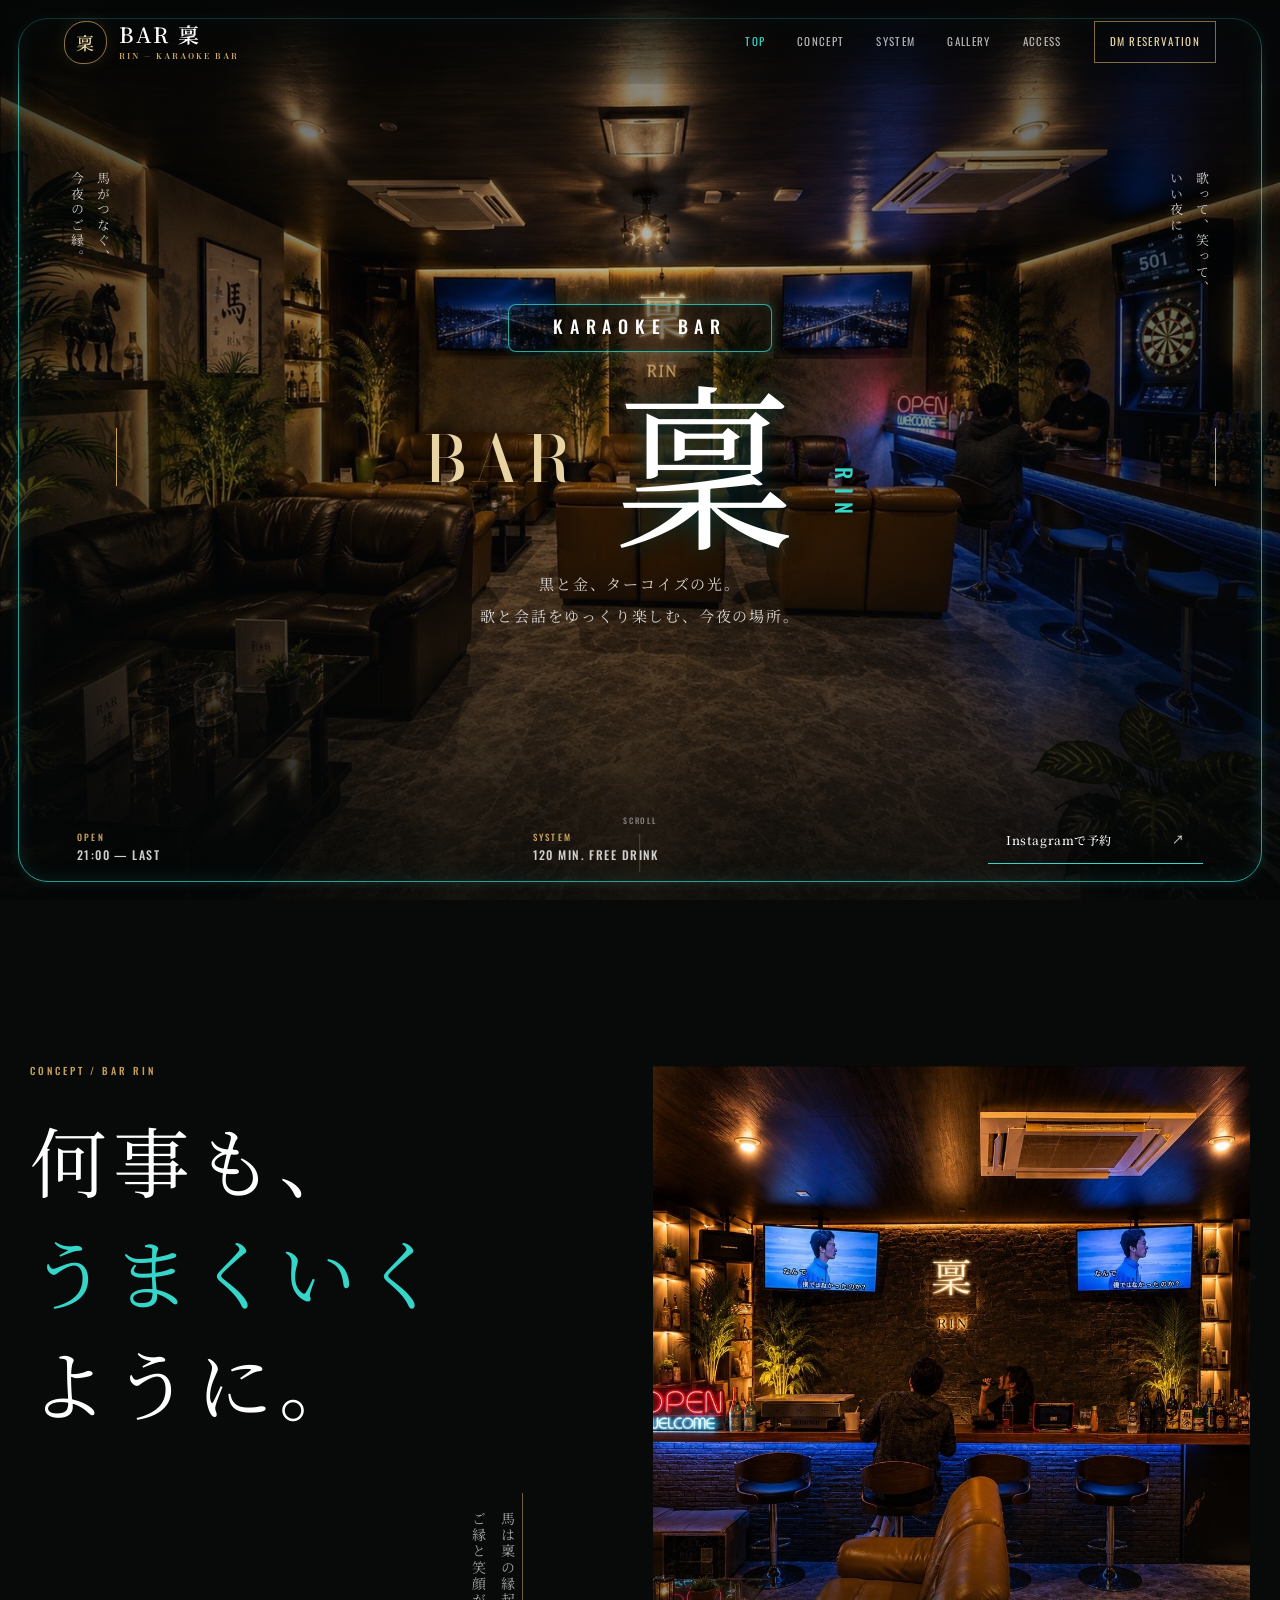
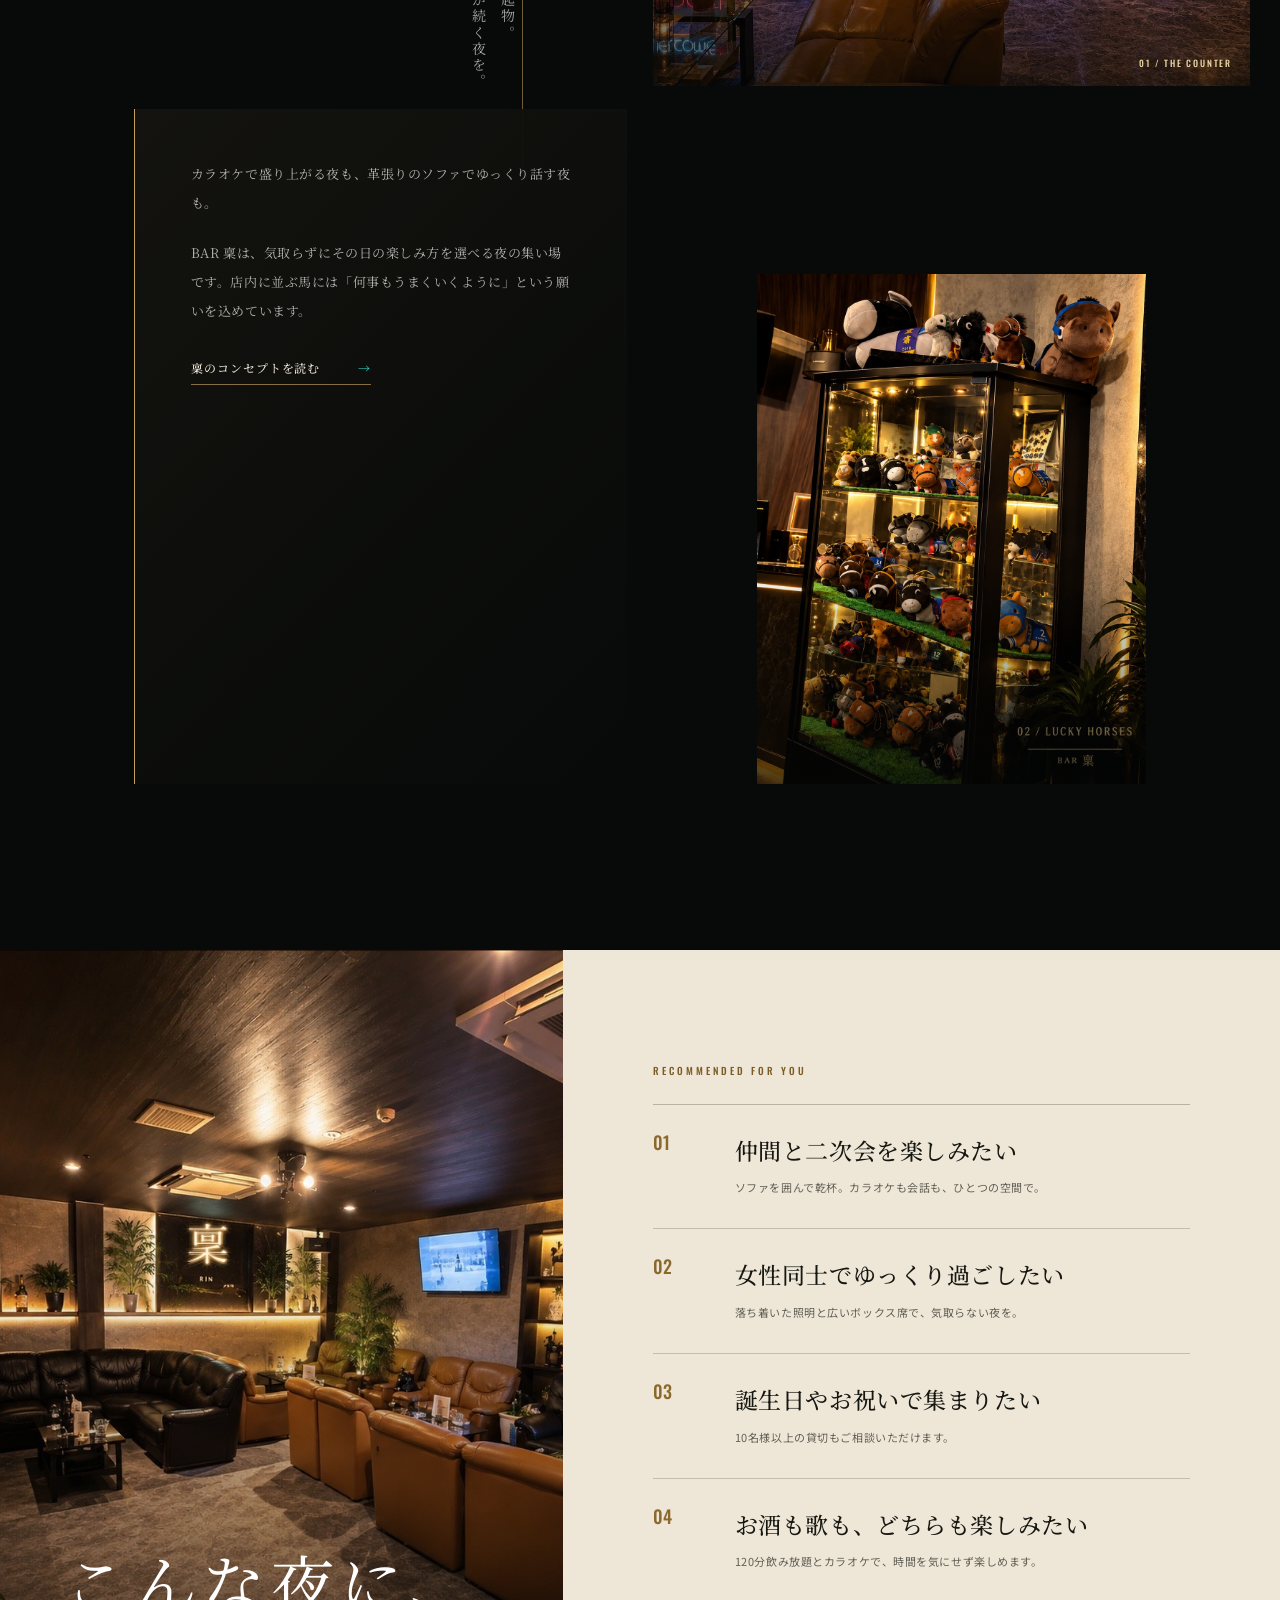
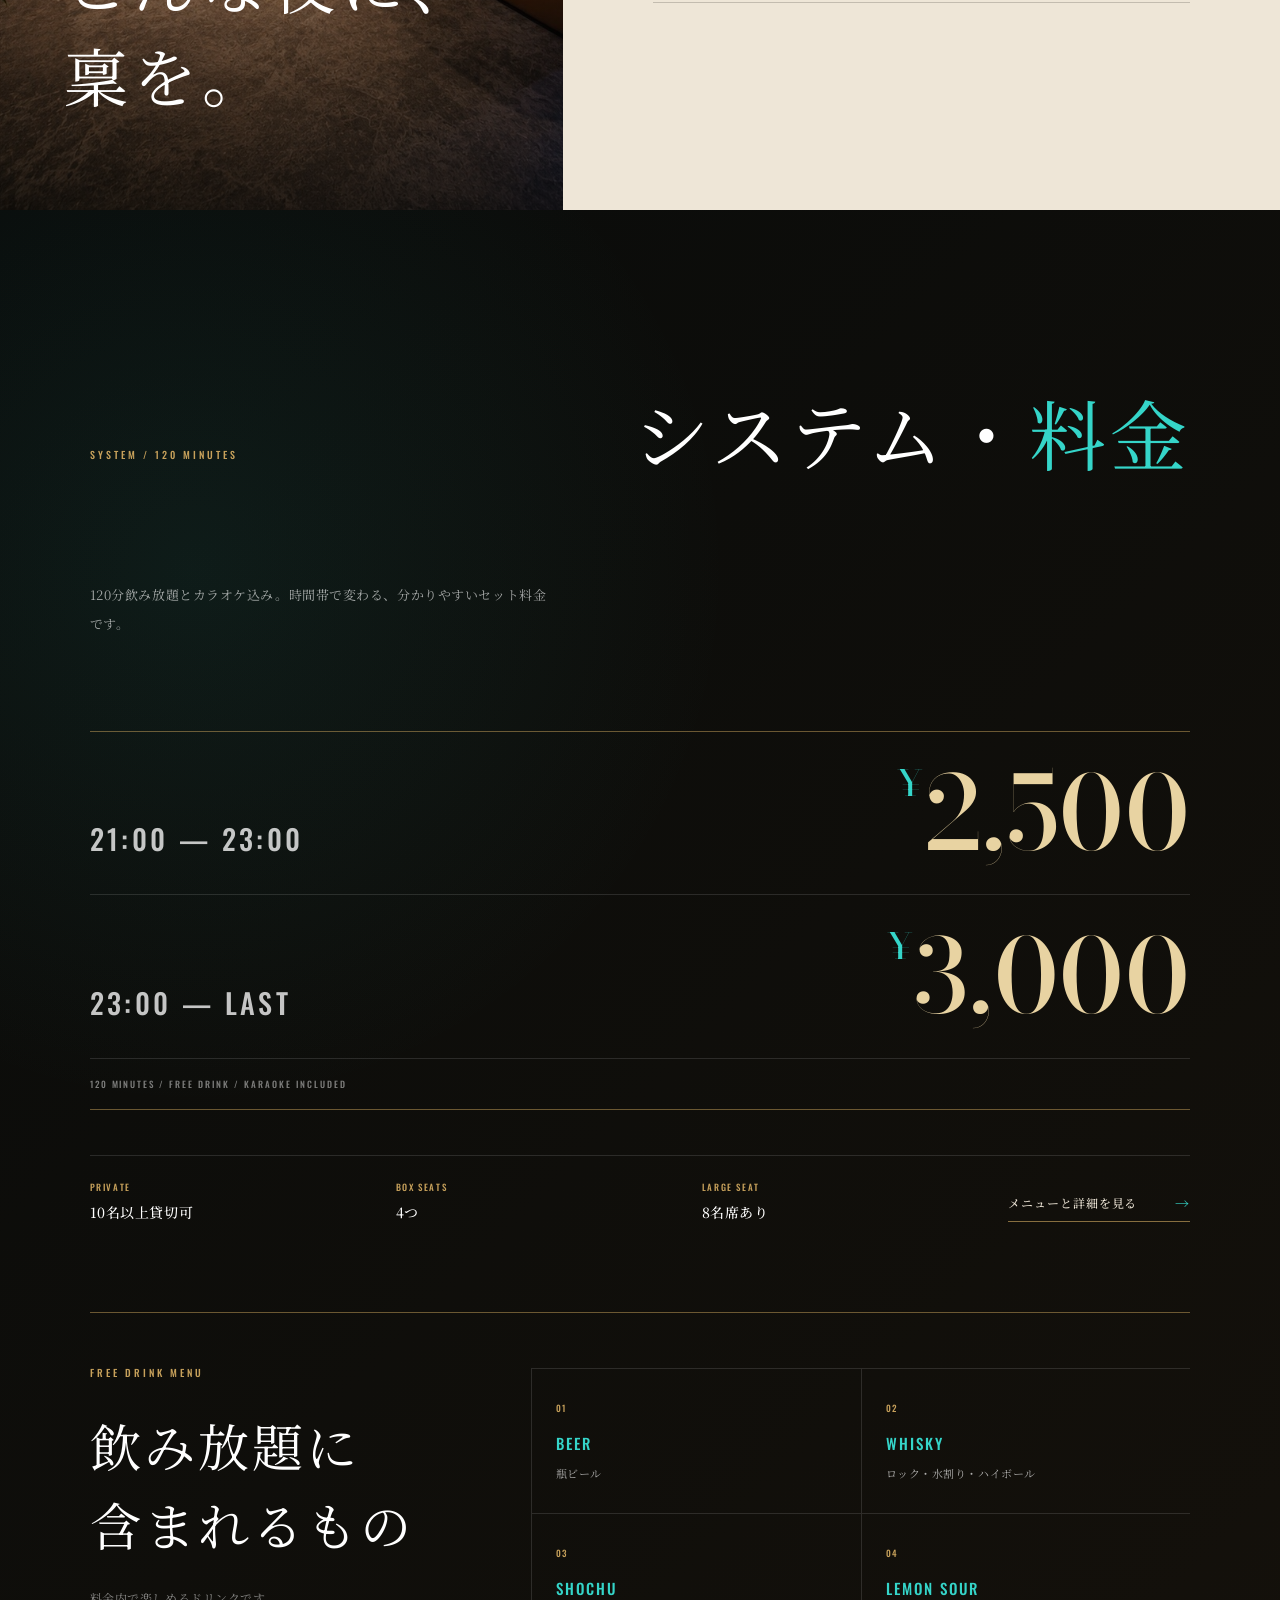
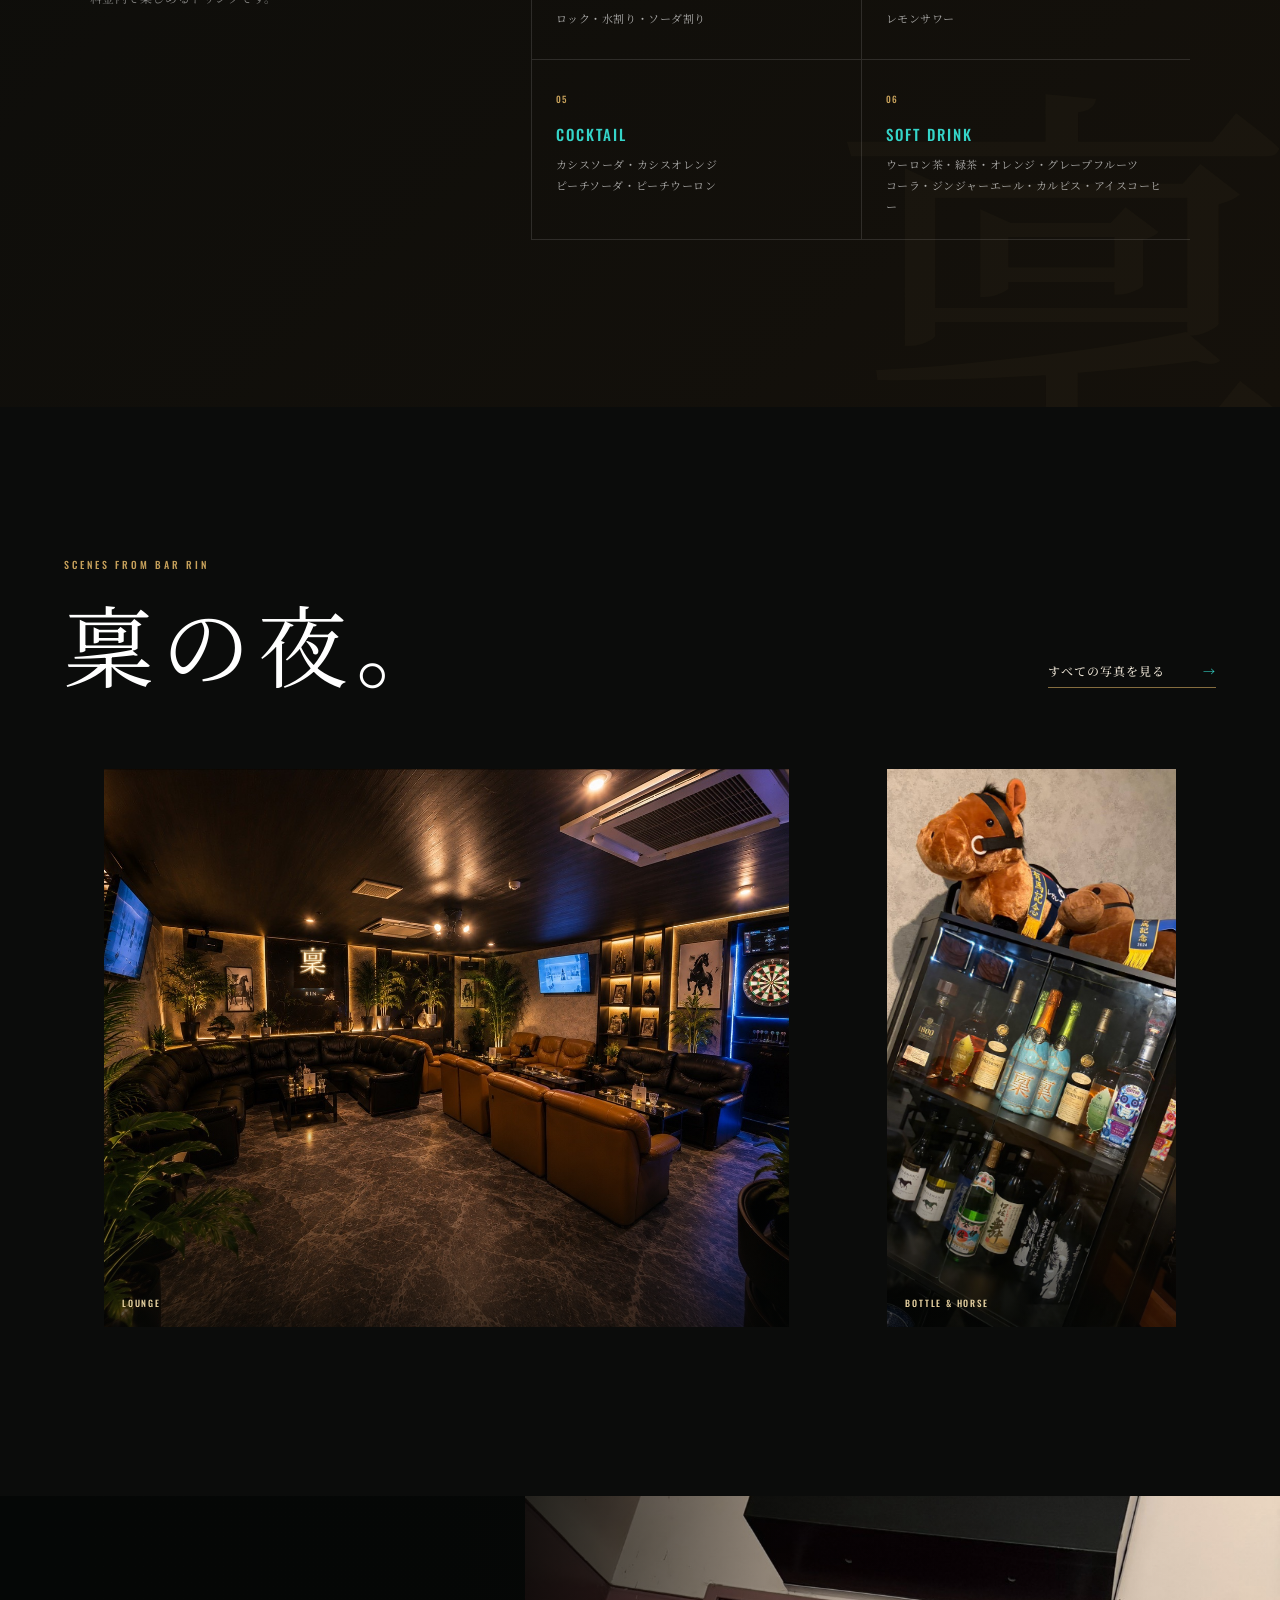
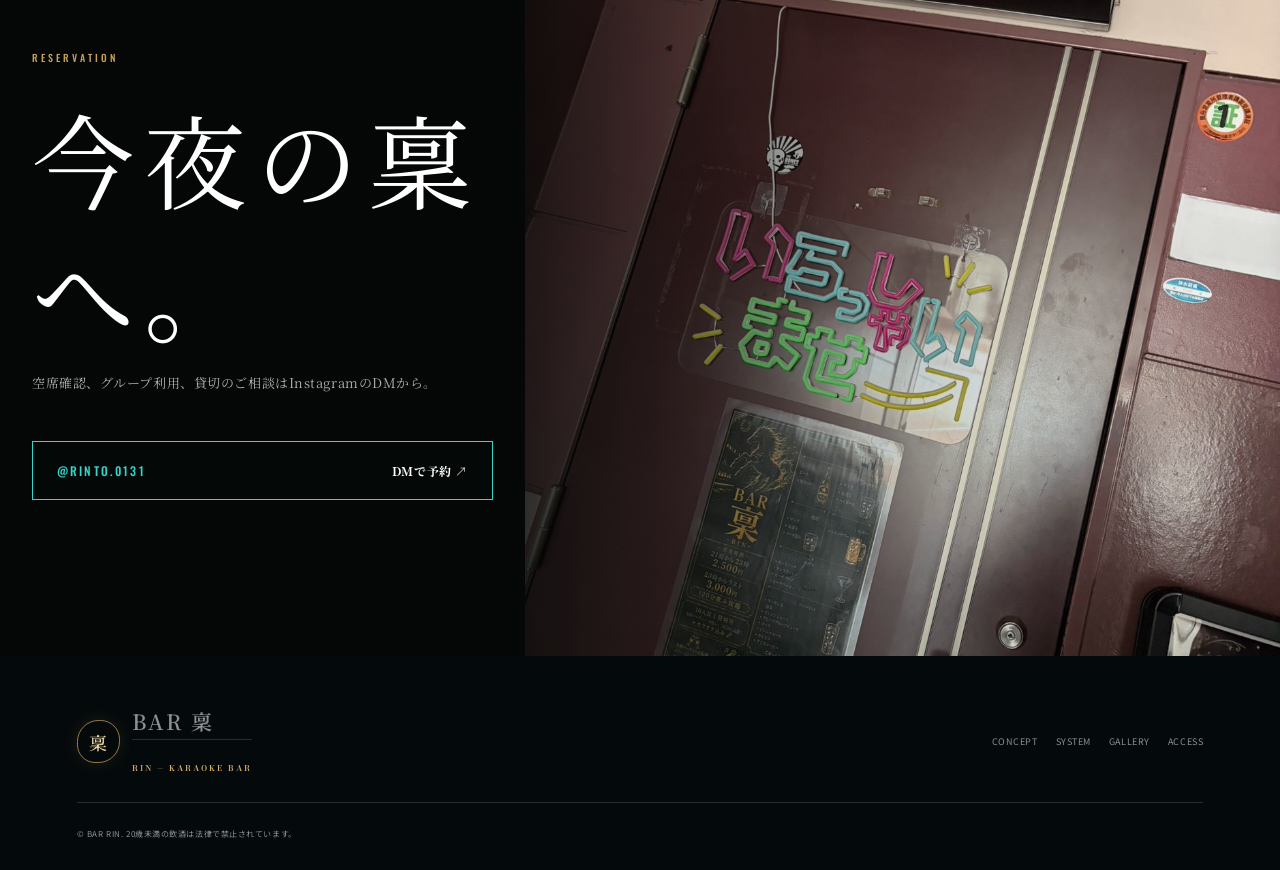
==== commit eae4de52: "Update lucky horses photo and gallery layout" ====
--- a/index.html
+++ b/index.html
@@ -50,7 +50,7 @@
         <p>BAR 稟は、気取らずにその日の楽しみ方を選べる夜の集い場です。店内に並ぶ馬には「何事もうまくいくように」という願いを込めています。</p>
         <a class="text-link" href="./about/">稟のコンセプトを読む <b>→</b></a>
       </div>
-      <div class="rin-concept__horse story-image"><img src="./assets/horse-collection.jpg" alt="BAR 稟に飾られた馬のコレクション"><span>02 / LUCKY HORSES</span></div>
+      <div class="rin-concept__horse story-image"><img src="./assets/lucky-horses.jpg" alt="BAR 稟に飾られた馬のぬいぐるみコレクション"></div>
     </section>
 
     <section class="rin-recommend">
@@ -92,8 +92,6 @@
       <div class="rin-gallery-preview__grid">
         <figure class="scene scene--wide story-image"><img src="./assets/interior-wide-rin.jpg" alt="BAR 稟の店内全景"><figcaption>LOUNGE</figcaption></figure>
         <figure class="scene scene--tall story-image"><img src="./assets/bottle-horse.jpg" alt="ボトルと馬のディスプレイ"><figcaption>BOTTLE &amp; HORSE</figcaption></figure>
-        <figure class="photo-placeholder"><div><span>PHOTO TO ADD</span><strong>スタッフ・お客様の<br>自然な雰囲気</strong><small>推奨：横写真 3:2</small></div></figure>
-        <figure class="photo-placeholder photo-placeholder--small"><div><span>PHOTO TO ADD</span><strong>おすすめドリンク</strong><small>推奨：縦写真 4:5</small></div></figure>
       </div>
     </section>
 
--- a/site.css
+++ b/site.css
@@ -312,18 +312,10 @@
 .rin-gallery-preview>header .section-kicker { grid-column:1/-1; }
 .rin-gallery-preview h2 { margin:0; font:400 clamp(48px,7vw,92px)/1 var(--serif); letter-spacing:.08em; }
 .rin-gallery-preview>header .text-link { margin:0; }
-.rin-gallery-preview__grid { width:min(1320px,100%); margin:auto; display:grid; grid-template-columns:1.35fr .65fr .72fr; grid-template-rows:310px 280px; gap:18px; }
+.rin-gallery-preview__grid { width:min(1320px,100%); margin:auto; display:grid; grid-template-columns:1.35fr .65fr; grid-template-rows:590px; gap:18px; }
 .scene--wide { grid-row:1/-1; }
 .scene--tall { grid-row:1/-1; }
 .scene figcaption { inset:auto auto 17px 18px; }
-.photo-placeholder { margin:0; min-height:230px; display:grid; place-items:center; position:relative; border:1px solid rgba(199,161,91,.38); background:repeating-linear-gradient(135deg,rgba(199,161,91,.025) 0,rgba(199,161,91,.025) 2px,transparent 2px,transparent 12px),#10110f; }
-.photo-placeholder::before,.photo-placeholder::after { content:""; position:absolute; width:28px; height:28px; border-color:var(--rin-gold); opacity:.62; }
-.photo-placeholder::before { left:13px; top:13px; border-left:1px solid;border-top:1px solid; }
-.photo-placeholder::after { right:13px; bottom:13px; border-right:1px solid;border-bottom:1px solid; }
-.photo-placeholder div { display:grid; justify-items:center; gap:14px; padding:28px; text-align:center; }
-.photo-placeholder span { color:var(--rin-teal); font:500 10px var(--condensed); letter-spacing:.26em; }
-.photo-placeholder strong { font:400 16px/1.8 var(--serif); }
-.photo-placeholder small { color:rgba(255,255,255,.42); font-size:9px; }
 
 .rin-contact { min-height:760px; position:relative; display:grid; grid-template-columns:minmax(360px,.82fr) minmax(520px,1.18fr); overflow:hidden; background:#080907; }
 .rin-contact>img { grid-column:2; grid-row:1; width:100%; height:760px; object-fit:cover; object-position:center 50%; filter:saturate(.84); background:#080706; }
@@ -388,8 +380,6 @@
   .rin-gallery-preview__grid { grid-template-columns:1fr; grid-template-rows:auto; }
   .scene--wide,.scene--tall { grid-row:auto; min-height:380px; }
   .scene--tall { margin-left:52px; min-height:470px; }
-  .photo-placeholder { min-height:270px; }
-  .photo-placeholder--small { margin-right:52px; }
   .rin-contact { min-height:0; grid-template-columns:1fr; }
   .rin-contact>img { grid-column:1; grid-row:1; width:100%; height:420px; object-fit:cover; object-position:center 50%; }
   .rin-contact__shade { display:none; }
